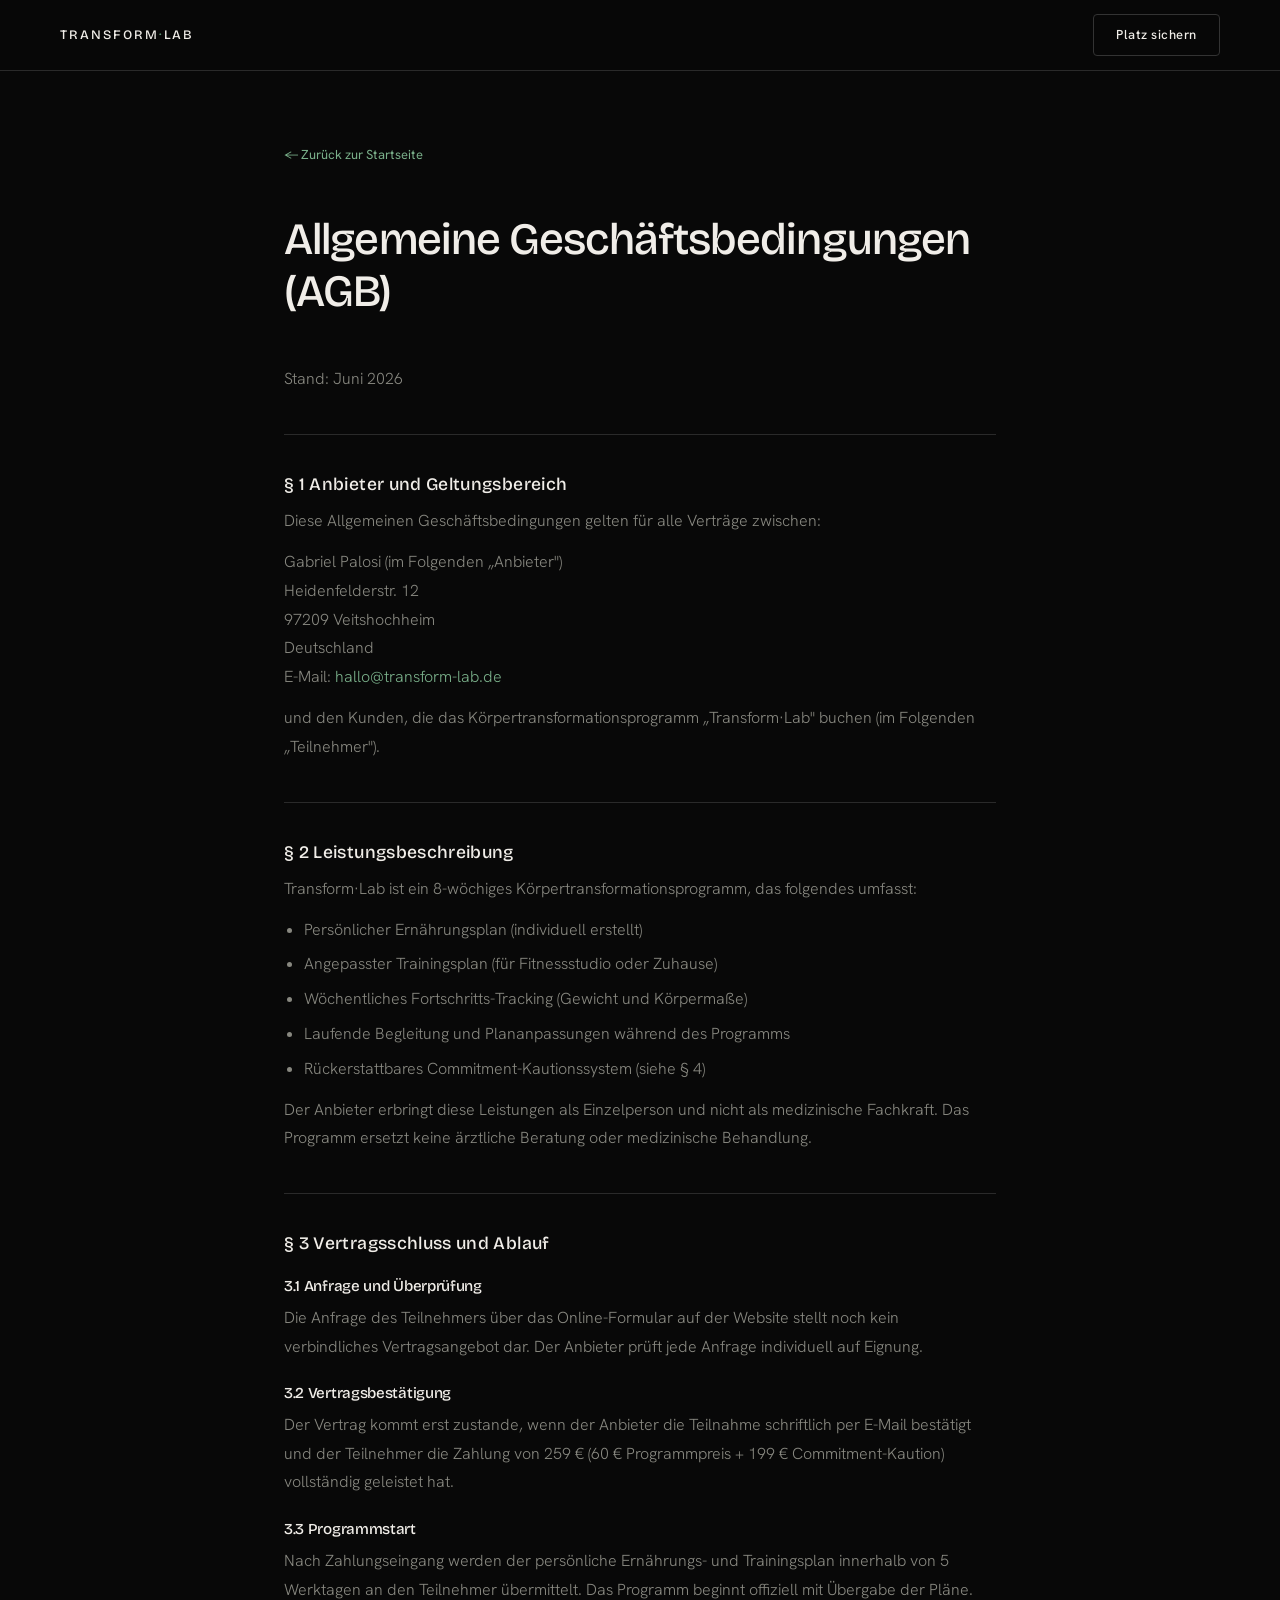
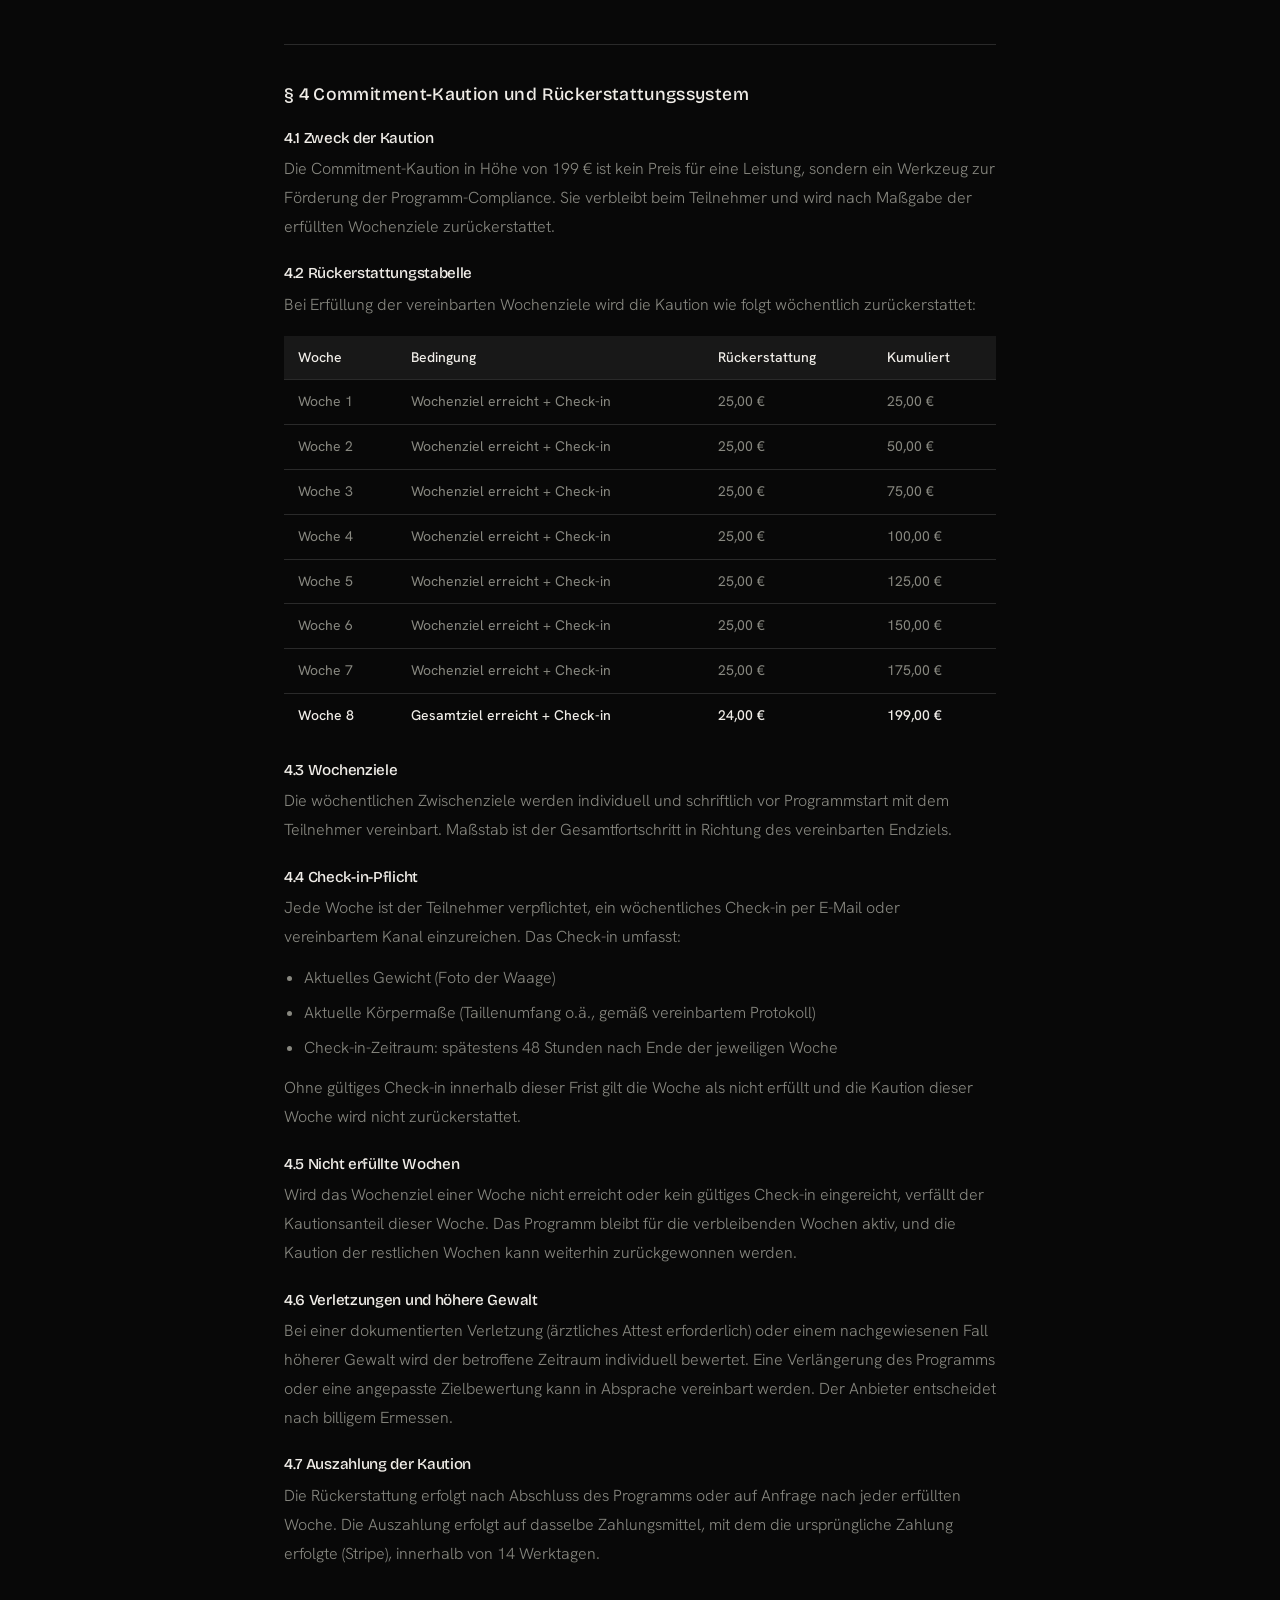
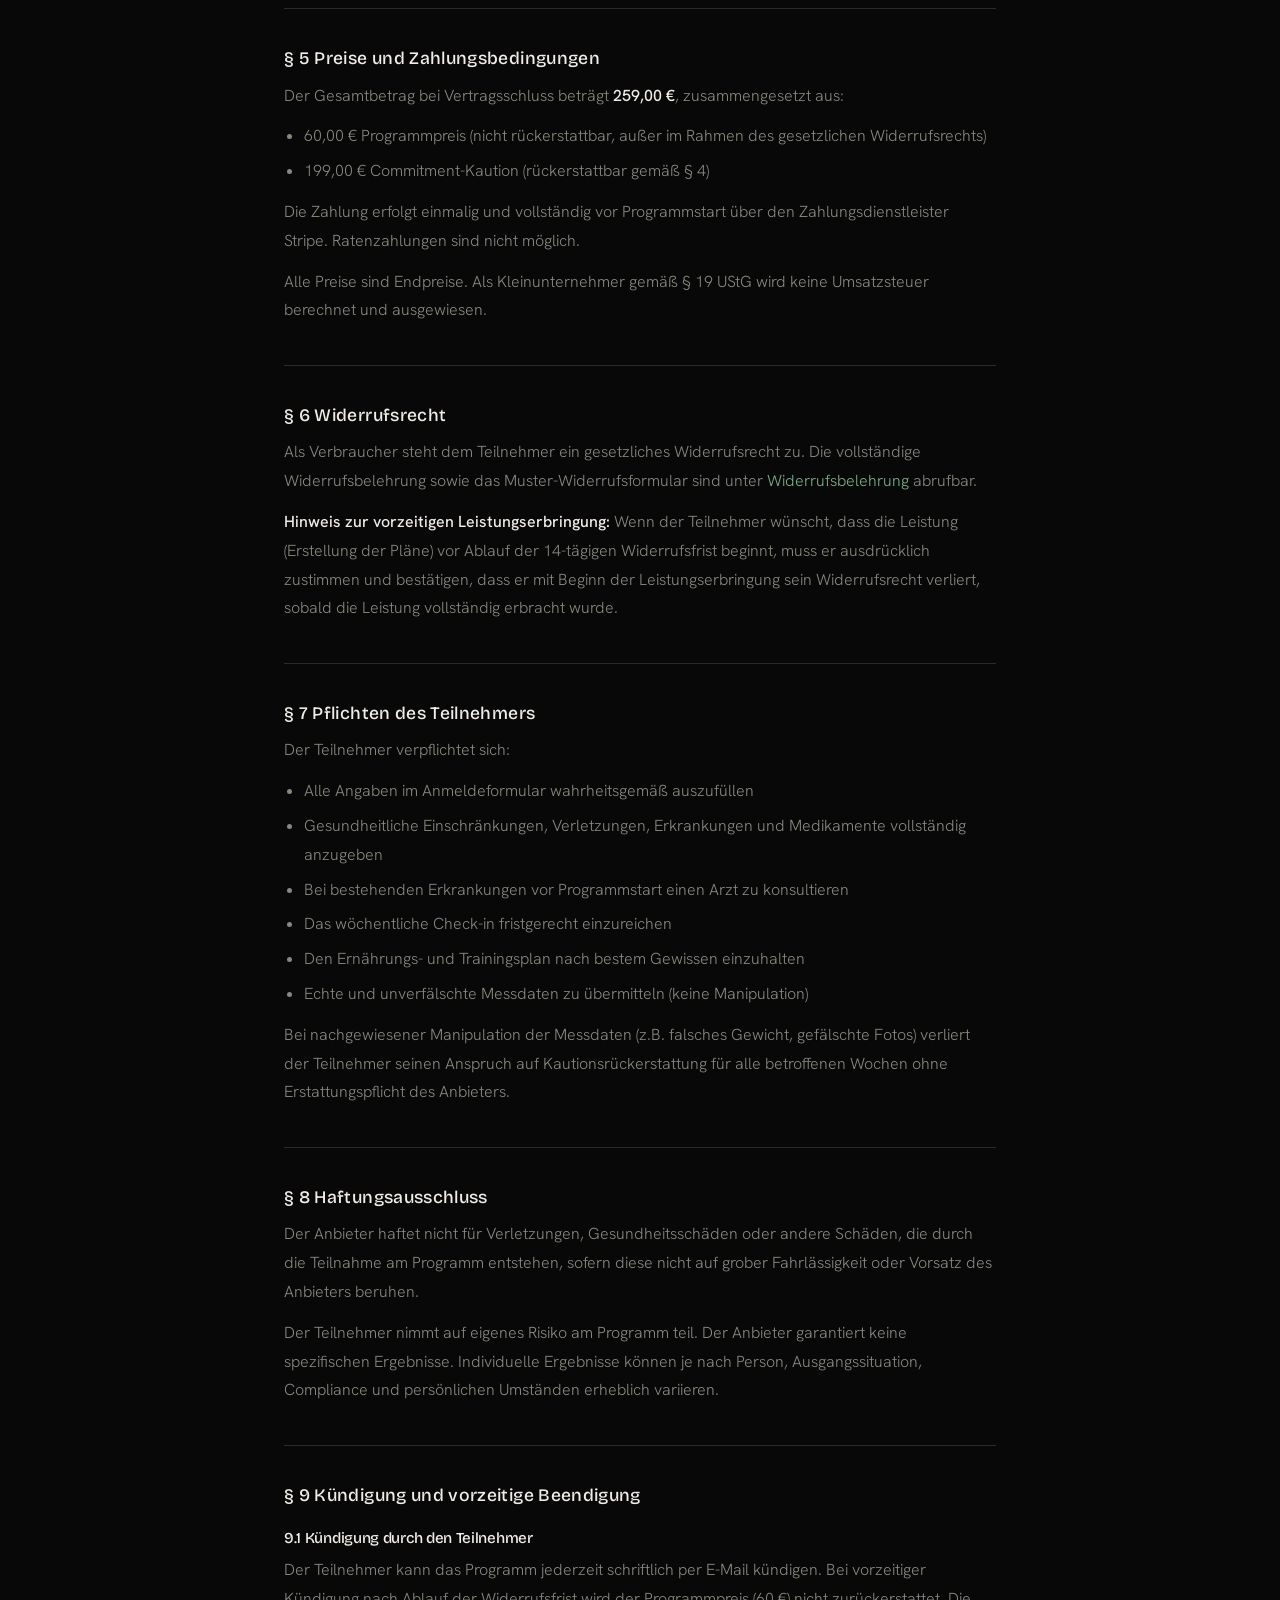
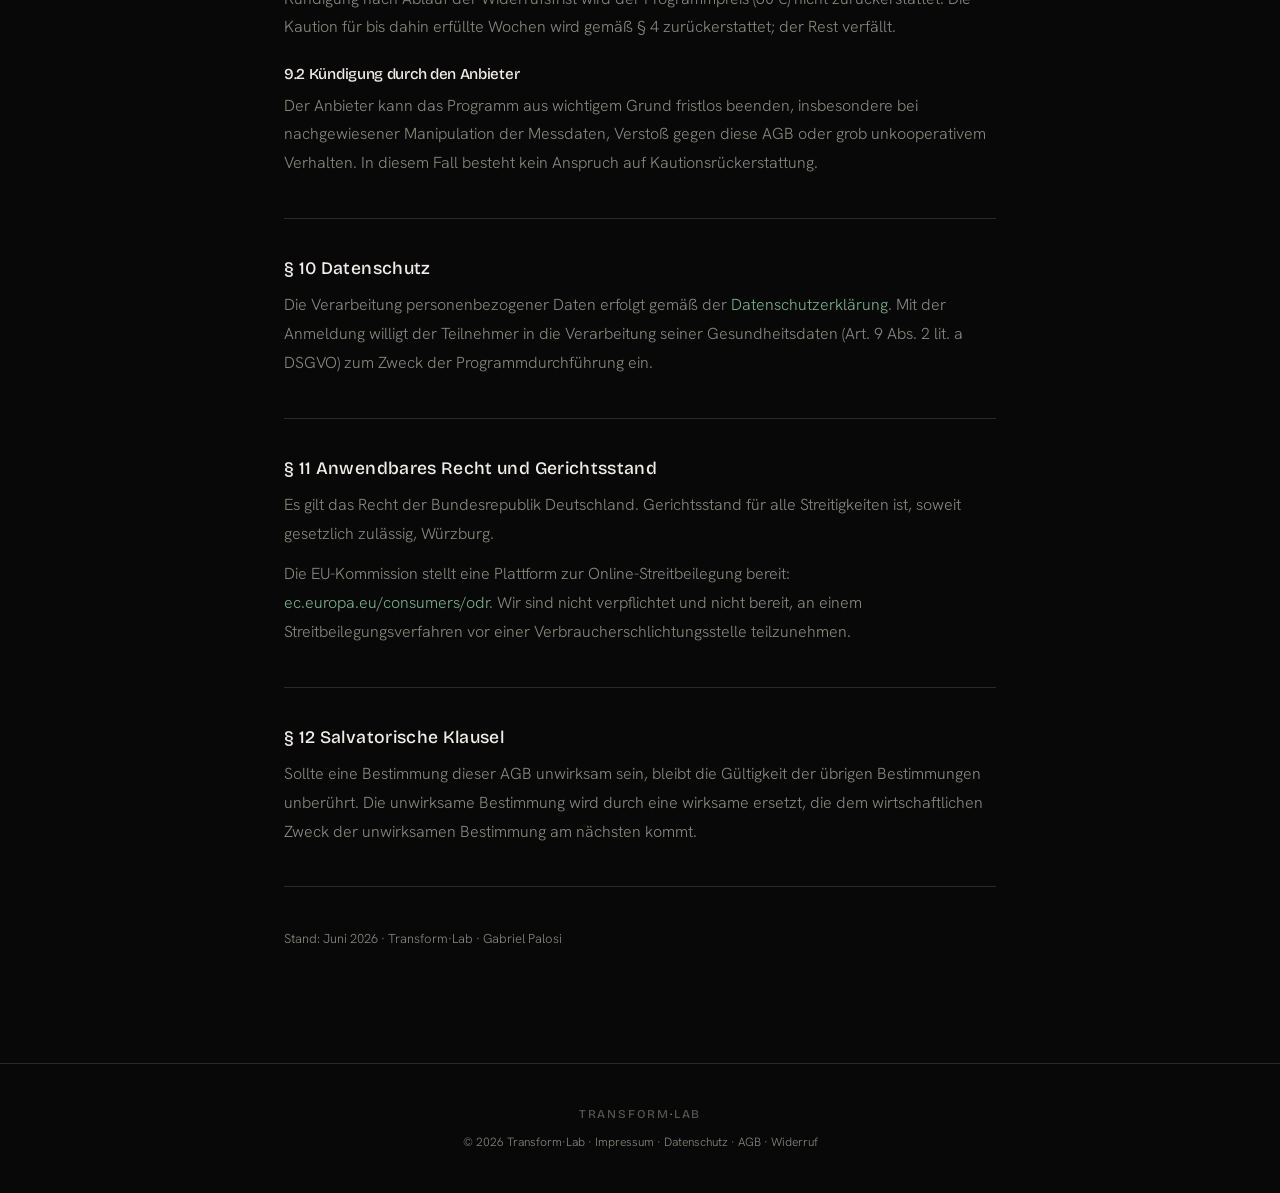
==== agb.html @ 51f79123 "Añadir AGB, Widerrufsbelehrung y actualizar footer y sitemap - agb.html: AGB completas con tabla de " ====
<!DOCTYPE html>
<html lang="de">
<head>
  <meta charset="UTF-8">
  <meta name="viewport" content="width=device-width, initial-scale=1.0">
  <title>AGB — Transform·Lab</title>
  <meta name="robots" content="noindex, follow">
  <link rel="preconnect" href="https://fonts.googleapis.com">
  <link rel="preconnect" href="https://fonts.gstatic.com" crossorigin>
  <link href="https://fonts.googleapis.com/css2?family=Bricolage+Grotesque:opsz,wght@12..96,300;12..96,400;12..96,500&family=Hanken+Grotesk:wght@300;400;500&display=swap" rel="stylesheet">
  <link rel="stylesheet" href="css/styles.css?v=22">
  <style>
    .legal-page { max-width: 760px; margin: 0 auto; padding: 140px 24px 100px; }
    .legal-page h1 { font-size: clamp(2rem, 4vw, 2.8rem); margin-bottom: 48px; }
    .legal-page h2 { font-size: 1.1rem; font-weight: 500; color: var(--text); margin: 40px 0 12px; letter-spacing: .02em; }
    .legal-page h3 { font-size: .95rem; font-weight: 500; color: var(--text); margin: 24px 0 8px; }
    .legal-page p, .legal-page address { color: var(--text-muted); font-weight: 300; line-height: 1.8; font-style: normal; margin-bottom: 12px; }
    .legal-page ul, .legal-page ol { color: var(--text-muted); font-weight: 300; line-height: 1.8; padding-left: 20px; margin-bottom: 12px; }
    .legal-page li { margin-bottom: 6px; }
    .legal-page a { color: var(--green-light); text-decoration: none; }
    .legal-page a:hover { text-decoration: underline; }
    .legal-divider { border: none; border-top: 1px solid var(--border); margin: 40px 0; }
    .back-link { display: inline-flex; align-items: center; gap: 8px; color: var(--text-muted); font-size: 13px; text-decoration: none; margin-bottom: 48px; transition: color .2s; }
    .back-link:hover { color: var(--text); }
    .kaution-tabelle { width: 100%; border-collapse: collapse; margin: 16px 0 24px; font-size: 14px; }
    .kaution-tabelle th { text-align: left; padding: 10px 14px; background: var(--surface2); color: var(--text); font-weight: 500; border-bottom: 1px solid var(--border); }
    .kaution-tabelle td { padding: 10px 14px; border-bottom: 1px solid var(--border); color: var(--text-muted); }
    .kaution-tabelle tr:last-child td { border-bottom: none; font-weight: 500; color: var(--text); }
  </style>
</head>
<body>

  <header>
    <nav class="site-nav scrolled" aria-label="Navigation">
      <div class="nav-inner">
        <a href="index.html" class="logo">Transform<span>·</span>Lab</a>
        <a href="index.html#form" class="nav-cta">Platz sichern</a>
      </div>
    </nav>
  </header>

  <main>
    <div class="legal-page">

      <a href="index.html" class="back-link">← Zurück zur Startseite</a>

      <h1>Allgemeine Geschäftsbedingungen (AGB)</h1>

      <p>Stand: Juni 2026</p>

      <hr class="legal-divider">

      <h2>§ 1 Anbieter und Geltungsbereich</h2>
      <p>
        Diese Allgemeinen Geschäftsbedingungen gelten für alle Verträge zwischen:
      </p>
      <address>
        Gabriel Palosi (im Folgenden „Anbieter")<br>
        Heidenfelderstr. 12<br>
        97209 Veitshochheim<br>
        Deutschland<br>
        E-Mail: <a href="mailto:hallo@transform-lab.de">hallo@transform-lab.de</a>
      </address>
      <p>
        und den Kunden, die das Körpertransformationsprogramm „Transform·Lab"
        buchen (im Folgenden „Teilnehmer").
      </p>

      <hr class="legal-divider">

      <h2>§ 2 Leistungsbeschreibung</h2>
      <p>Transform·Lab ist ein 8-wöchiges Körpertransformationsprogramm, das folgendes umfasst:</p>
      <ul>
        <li>Persönlicher Ernährungsplan (individuell erstellt)</li>
        <li>Angepasster Trainingsplan (für Fitnessstudio oder Zuhause)</li>
        <li>Wöchentliches Fortschritts-Tracking (Gewicht und Körpermaße)</li>
        <li>Laufende Begleitung und Plananpassungen während des Programms</li>
        <li>Rückerstattbares Commitment-Kautionssystem (siehe § 4)</li>
      </ul>
      <p>
        Der Anbieter erbringt diese Leistungen als Einzelperson und nicht als medizinische
        Fachkraft. Das Programm ersetzt keine ärztliche Beratung oder medizinische Behandlung.
      </p>

      <hr class="legal-divider">

      <h2>§ 3 Vertragsschluss und Ablauf</h2>

      <h3>3.1 Anfrage und Überprüfung</h3>
      <p>
        Die Anfrage des Teilnehmers über das Online-Formular auf der Website stellt
        noch kein verbindliches Vertragsangebot dar. Der Anbieter prüft jede Anfrage
        individuell auf Eignung.
      </p>

      <h3>3.2 Vertragsbestätigung</h3>
      <p>
        Der Vertrag kommt erst zustande, wenn der Anbieter die Teilnahme schriftlich
        per E-Mail bestätigt und der Teilnehmer die Zahlung von 259 € (60 € Programmpreis
        + 199 € Commitment-Kaution) vollständig geleistet hat.
      </p>

      <h3>3.3 Programmstart</h3>
      <p>
        Nach Zahlungseingang werden der persönliche Ernährungs- und Trainingsplan
        innerhalb von 5 Werktagen an den Teilnehmer übermittelt. Das Programm
        beginnt offiziell mit Übergabe der Pläne.
      </p>

      <hr class="legal-divider">

      <h2>§ 4 Commitment-Kaution und Rückerstattungssystem</h2>

      <h3>4.1 Zweck der Kaution</h3>
      <p>
        Die Commitment-Kaution in Höhe von 199 € ist kein Preis für eine Leistung,
        sondern ein Werkzeug zur Förderung der Programm-Compliance. Sie verbleibt
        beim Teilnehmer und wird nach Maßgabe der erfüllten Wochenziele
        zurückerstattet.
      </p>

      <h3>4.2 Rückerstattungstabelle</h3>
      <p>
        Bei Erfüllung der vereinbarten Wochenziele wird die Kaution wie folgt
        wöchentlich zurückerstattet:
      </p>
      <table class="kaution-tabelle">
        <thead>
          <tr>
            <th>Woche</th>
            <th>Bedingung</th>
            <th>Rückerstattung</th>
            <th>Kumuliert</th>
          </tr>
        </thead>
        <tbody>
          <tr><td>Woche 1</td><td>Wochenziel erreicht + Check-in</td><td>25,00 €</td><td>25,00 €</td></tr>
          <tr><td>Woche 2</td><td>Wochenziel erreicht + Check-in</td><td>25,00 €</td><td>50,00 €</td></tr>
          <tr><td>Woche 3</td><td>Wochenziel erreicht + Check-in</td><td>25,00 €</td><td>75,00 €</td></tr>
          <tr><td>Woche 4</td><td>Wochenziel erreicht + Check-in</td><td>25,00 €</td><td>100,00 €</td></tr>
          <tr><td>Woche 5</td><td>Wochenziel erreicht + Check-in</td><td>25,00 €</td><td>125,00 €</td></tr>
          <tr><td>Woche 6</td><td>Wochenziel erreicht + Check-in</td><td>25,00 €</td><td>150,00 €</td></tr>
          <tr><td>Woche 7</td><td>Wochenziel erreicht + Check-in</td><td>25,00 €</td><td>175,00 €</td></tr>
          <tr><td>Woche 8</td><td>Gesamtziel erreicht + Check-in</td><td>24,00 €</td><td>199,00 €</td></tr>
        </tbody>
      </table>

      <h3>4.3 Wochenziele</h3>
      <p>
        Die wöchentlichen Zwischenziele werden individuell und schriftlich vor
        Programmstart mit dem Teilnehmer vereinbart. Maßstab ist der
        Gesamtfortschritt in Richtung des vereinbarten Endziels.
      </p>

      <h3>4.4 Check-in-Pflicht</h3>
      <p>
        Jede Woche ist der Teilnehmer verpflichtet, ein wöchentliches Check-in
        per E-Mail oder vereinbartem Kanal einzureichen. Das Check-in umfasst:
      </p>
      <ul>
        <li>Aktuelles Gewicht (Foto der Waage)</li>
        <li>Aktuelle Körpermaße (Taillenumfang o.ä., gemäß vereinbartem Protokoll)</li>
        <li>Check-in-Zeitraum: spätestens 48 Stunden nach Ende der jeweiligen Woche</li>
      </ul>
      <p>
        Ohne gültiges Check-in innerhalb dieser Frist gilt die Woche als nicht erfüllt
        und die Kaution dieser Woche wird nicht zurückerstattet.
      </p>

      <h3>4.5 Nicht erfüllte Wochen</h3>
      <p>
        Wird das Wochenziel einer Woche nicht erreicht oder kein gültiges Check-in
        eingereicht, verfällt der Kautionsanteil dieser Woche. Das Programm bleibt
        für die verbleibenden Wochen aktiv, und die Kaution der restlichen Wochen
        kann weiterhin zurückgewonnen werden.
      </p>

      <h3>4.6 Verletzungen und höhere Gewalt</h3>
      <p>
        Bei einer dokumentierten Verletzung (ärztliches Attest erforderlich) oder einem
        nachgewiesenen Fall höherer Gewalt wird der betroffene Zeitraum individuell
        bewertet. Eine Verlängerung des Programms oder eine angepasste Zielbewertung
        kann in Absprache vereinbart werden. Der Anbieter entscheidet nach billigem
        Ermessen.
      </p>

      <h3>4.7 Auszahlung der Kaution</h3>
      <p>
        Die Rückerstattung erfolgt nach Abschluss des Programms oder auf Anfrage nach
        jeder erfüllten Woche. Die Auszahlung erfolgt auf dasselbe Zahlungsmittel,
        mit dem die ursprüngliche Zahlung erfolgte (Stripe), innerhalb von 14 Werktagen.
      </p>

      <hr class="legal-divider">

      <h2>§ 5 Preise und Zahlungsbedingungen</h2>
      <p>
        Der Gesamtbetrag bei Vertragsschluss beträgt <strong>259,00 €</strong>,
        zusammengesetzt aus:
      </p>
      <ul>
        <li>60,00 € Programmpreis (nicht rückerstattbar, außer im Rahmen des gesetzlichen Widerrufsrechts)</li>
        <li>199,00 € Commitment-Kaution (rückerstattbar gemäß § 4)</li>
      </ul>
      <p>
        Die Zahlung erfolgt einmalig und vollständig vor Programmstart über den
        Zahlungsdienstleister Stripe. Ratenzahlungen sind nicht möglich.
      </p>
      <p>
        Alle Preise sind Endpreise. Als Kleinunternehmer gemäß § 19 UStG wird
        keine Umsatzsteuer berechnet und ausgewiesen.
      </p>

      <hr class="legal-divider">

      <h2>§ 6 Widerrufsrecht</h2>
      <p>
        Als Verbraucher steht dem Teilnehmer ein gesetzliches Widerrufsrecht zu.
        Die vollständige Widerrufsbelehrung sowie das Muster-Widerrufsformular
        sind unter <a href="widerruf.html">Widerrufsbelehrung</a> abrufbar.
      </p>
      <p>
        <strong>Hinweis zur vorzeitigen Leistungserbringung:</strong> Wenn der Teilnehmer
        wünscht, dass die Leistung (Erstellung der Pläne) vor Ablauf der 14-tägigen
        Widerrufsfrist beginnt, muss er ausdrücklich zustimmen und bestätigen, dass
        er mit Beginn der Leistungserbringung sein Widerrufsrecht verliert, sobald
        die Leistung vollständig erbracht wurde.
      </p>

      <hr class="legal-divider">

      <h2>§ 7 Pflichten des Teilnehmers</h2>
      <p>Der Teilnehmer verpflichtet sich:</p>
      <ul>
        <li>Alle Angaben im Anmeldeformular wahrheitsgemäß auszufüllen</li>
        <li>Gesundheitliche Einschränkungen, Verletzungen, Erkrankungen und Medikamente vollständig anzugeben</li>
        <li>Bei bestehenden Erkrankungen vor Programmstart einen Arzt zu konsultieren</li>
        <li>Das wöchentliche Check-in fristgerecht einzureichen</li>
        <li>Den Ernährungs- und Trainingsplan nach bestem Gewissen einzuhalten</li>
        <li>Echte und unverfälschte Messdaten zu übermitteln (keine Manipulation)</li>
      </ul>
      <p>
        Bei nachgewiesener Manipulation der Messdaten (z.B. falsches Gewicht, gefälschte
        Fotos) verliert der Teilnehmer seinen Anspruch auf Kautionsrückerstattung für
        alle betroffenen Wochen ohne Erstattungspflicht des Anbieters.
      </p>

      <hr class="legal-divider">

      <h2>§ 8 Haftungsausschluss</h2>
      <p>
        Der Anbieter haftet nicht für Verletzungen, Gesundheitsschäden oder andere
        Schäden, die durch die Teilnahme am Programm entstehen, sofern diese nicht
        auf grober Fahrlässigkeit oder Vorsatz des Anbieters beruhen.
      </p>
      <p>
        Der Teilnehmer nimmt auf eigenes Risiko am Programm teil. Der Anbieter
        garantiert keine spezifischen Ergebnisse. Individuelle Ergebnisse können
        je nach Person, Ausgangssituation, Compliance und persönlichen Umständen
        erheblich variieren.
      </p>

      <hr class="legal-divider">

      <h2>§ 9 Kündigung und vorzeitige Beendigung</h2>

      <h3>9.1 Kündigung durch den Teilnehmer</h3>
      <p>
        Der Teilnehmer kann das Programm jederzeit schriftlich per E-Mail kündigen.
        Bei vorzeitiger Kündigung nach Ablauf der Widerrufsfrist wird der Programmpreis
        (60 €) nicht zurückerstattet. Die Kaution für bis dahin erfüllte Wochen wird
        gemäß § 4 zurückerstattet; der Rest verfällt.
      </p>

      <h3>9.2 Kündigung durch den Anbieter</h3>
      <p>
        Der Anbieter kann das Programm aus wichtigem Grund fristlos beenden,
        insbesondere bei nachgewiesener Manipulation der Messdaten, Verstoß gegen
        diese AGB oder grob unkooperativem Verhalten. In diesem Fall besteht kein
        Anspruch auf Kautionsrückerstattung.
      </p>

      <hr class="legal-divider">

      <h2>§ 10 Datenschutz</h2>
      <p>
        Die Verarbeitung personenbezogener Daten erfolgt gemäß der
        <a href="datenschutz.html">Datenschutzerklärung</a>. Mit der Anmeldung
        willigt der Teilnehmer in die Verarbeitung seiner Gesundheitsdaten
        (Art. 9 Abs. 2 lit. a DSGVO) zum Zweck der Programmdurchführung ein.
      </p>

      <hr class="legal-divider">

      <h2>§ 11 Anwendbares Recht und Gerichtsstand</h2>
      <p>
        Es gilt das Recht der Bundesrepublik Deutschland. Gerichtsstand für alle
        Streitigkeiten ist, soweit gesetzlich zulässig, Würzburg.
      </p>
      <p>
        Die EU-Kommission stellt eine Plattform zur Online-Streitbeilegung bereit:
        <a href="https://ec.europa.eu/consumers/odr/" target="_blank" rel="noopener">ec.europa.eu/consumers/odr</a>.
        Wir sind nicht verpflichtet und nicht bereit, an einem Streitbeilegungsverfahren
        vor einer Verbraucherschlichtungsstelle teilzunehmen.
      </p>

      <hr class="legal-divider">

      <h2>§ 12 Salvatorische Klausel</h2>
      <p>
        Sollte eine Bestimmung dieser AGB unwirksam sein, bleibt die Gültigkeit
        der übrigen Bestimmungen unberührt. Die unwirksame Bestimmung wird durch
        eine wirksame ersetzt, die dem wirtschaftlichen Zweck der unwirksamen
        Bestimmung am nächsten kommt.
      </p>

      <hr class="legal-divider">

      <p style="font-size:13px; margin-top: 40px;">Stand: Juni 2026 · Transform·Lab · Gabriel Palosi</p>

    </div>
  </main>

  <footer class="site-footer">
    <div class="container footer-inner">
      <a href="index.html" class="logo" style="font-size:12px;letter-spacing:.15em">Transform<span>·</span>Lab</a>
      <p>© 2026 Transform·Lab ·
        <a href="impressum.html" style="color:var(--text-muted)">Impressum</a> ·
        <a href="datenschutz.html" style="color:var(--text-muted)">Datenschutz</a> ·
        <a href="agb.html" style="color:var(--text-muted)">AGB</a> ·
        <a href="widerruf.html" style="color:var(--text-muted)">Widerruf</a>
      </p>
    </div>
  </footer>

</body>
</html>
---- css/styles.css ----
/* ============================================================
   Transform·Lab — Estilos principales
   Tipografías: Bricolage Grotesque (títulos) · Hanken Grotesk (cuerpo)
   ============================================================ */

*, *::before, *::after { box-sizing: border-box; margin: 0; padding: 0; }

:root {
  --black:        #080808;
  --surface:      #111111;
  --surface2:     #181818;
  --surface3:     #222222;
  --border:       #2a2a2a;
  --border-light: #333333;
  --text:         #f0ede8;
  --text-muted:   #888880;
  --text-dim:     #555550;
  --green:        #5c8f6e;
  --green-light:  #7ab08a;
  --green-dim:    #2a4a34;
  --gold:         #c9a870;
  --gold-dim:     #6b5630;
  --white:        #ffffff;
  --font-display: 'Bricolage Grotesque', system-ui, sans-serif;
  --font-body:    'Hanken Grotesk', system-ui, sans-serif;
  --radius:       4px;
  --radius-lg:    8px;
  --radius-xl:    16px;
}

html { scroll-behavior: smooth; }

body {
  background: var(--black);
  color: var(--text);
  font-family: var(--font-body);
  font-size: 16px;
  line-height: 1.7;
  -webkit-font-smoothing: antialiased;
  overflow-x: hidden;
}

/* ─── TIPOGRAFÍA ─── */
h1, h2, h3, h4 {
  font-family: var(--font-display);
  line-height: 1.15;
  font-weight: 500;
  letter-spacing: -0.02em;
}
h1 { font-size: clamp(2.4rem, 6vw, 5rem); }
h2 { font-size: clamp(1.8rem, 4vw, 3rem); }
h3 { font-size: clamp(1.2rem, 2.5vw, 1.6rem); }
p  { color: var(--text-muted); font-weight: 300; }
strong { color: var(--text); font-weight: 500; }

/* ─── LAYOUT ─── */
.container { max-width: 1160px; margin: 0 auto; padding: 0 24px; }
section { padding: 120px 0; }
@media (max-width: 768px) { section { padding: 72px 0; } }

/* ─── NAV ─── */
.site-nav {
  position: fixed; top: 0; left: 0; right: 0; z-index: 100;
  padding: 20px 24px;
  border-bottom: 1px solid transparent;
  transition: border-color .4s, background .4s, padding .3s;
}
.site-nav.scrolled {
  background: rgba(8,8,8,.92);
  backdrop-filter: blur(12px);
  border-color: var(--border);
  padding: 14px 24px;
}
.nav-inner {
  max-width: 1160px; margin: 0 auto;
  display: flex; align-items: center; justify-content: space-between;
}
.logo {
  font-family: var(--font-display);
  font-size: 13px; font-weight: 500; letter-spacing: .15em;
  text-transform: uppercase; color: var(--text); text-decoration: none;
}
.logo span { color: var(--green); }
.nav-cta {
  background: transparent; border: 1px solid var(--border-light); color: var(--text);
  padding: 9px 22px; border-radius: var(--radius); font-size: 13px; font-weight: 500;
  cursor: pointer; text-decoration: none; letter-spacing: .04em;
  transition: border-color .2s, color .2s;
}
.nav-cta:hover { border-color: var(--green); color: var(--green); }

/* ─── BOTONES ─── */
.btn-primary {
  display: inline-block; background: var(--green); color: var(--white);
  padding: 16px 36px; border-radius: var(--radius); font-size: 15px; font-weight: 500;
  text-decoration: none; letter-spacing: .04em; border: none; cursor: pointer;
  transition: background .25s cubic-bezier(.4,0,.2,1), transform .25s cubic-bezier(.4,0,.2,1), box-shadow .25s cubic-bezier(.4,0,.2,1);
}
.btn-primary:hover {
  background: var(--green-light); transform: translateY(-2px);
  box-shadow: 0 10px 28px -8px rgba(92,143,110,.55);
}
.btn-primary:active { transform: translateY(0); }

.btn-secondary {
  display: inline-block; background: transparent; color: var(--text);
  padding: 16px 36px; border-radius: var(--radius); font-size: 15px; font-weight: 400;
  text-decoration: none; letter-spacing: .04em; border: 1px solid var(--border-light); cursor: pointer;
  transition: border-color .25s cubic-bezier(.4,0,.2,1), color .25s cubic-bezier(.4,0,.2,1), transform .25s cubic-bezier(.4,0,.2,1);
}
.btn-secondary:hover { border-color: var(--text-muted); transform: translateY(-2px); }
.btn-secondary:active { transform: translateY(0); }

@media (prefers-reduced-motion: reduce) {
  .btn-primary, .btn-secondary { transition: none; }
  .btn-primary:hover, .btn-secondary:hover { transform: none; }
}

.btn-whatsapp {
  display: inline-flex; align-items: center; gap: 10px;
  background: transparent; border: 1px solid var(--border-light);
  color: var(--text); padding: 16px 32px; border-radius: var(--radius);
  font-size: 15px; font-weight: 400; text-decoration: none; cursor: pointer;
  transition: border-color .2s, color .2s;
}
.btn-whatsapp:hover { border-color: #25d366; color: #25d366; }
.btn-whatsapp svg { width: 18px; height: 18px; flex-shrink: 0; }

/* ─── ETIQUETAS ─── */
.label {
  display: inline-block; font-size: 11px; font-weight: 500; letter-spacing: .18em;
  text-transform: uppercase; color: var(--green); margin-bottom: 20px;
}
.label-line { display: flex; align-items: center; gap: 12px; }
.label-line::before { content: ''; display: block; width: 28px; height: 1px; background: var(--green); }

/* ─── CURSOR GLOW (desktop) ─── */
.cursor-glow {
  position: fixed; pointer-events: none; z-index: 999;
  width: 300px; height: 300px; border-radius: 50%;
  background: radial-gradient(circle, rgba(92,143,110,.04) 0%, transparent 70%);
  transform: translate(-50%, -50%);
  transition: opacity .3s;
  opacity: 0;
}

/* ─────────────────────────────
   HERO
───────────────────────────── */
#hero {
  min-height: 100vh; display: flex; flex-direction: column;
  justify-content: flex-end; padding-bottom: 100px; padding-top: 140px;
  position: relative; overflow: hidden;
}
.hero-wipe {
  position: absolute; inset: 0; z-index: -1;
  overflow: hidden; pointer-events: none;
  opacity: .38;
}
.hero-wipe-img {
  position: absolute; inset: 0;
  width: 100%; height: 100%;
  object-fit: cover; object-position: center 8%;
  filter: saturate(.8) brightness(.85);
}
.hero-wipe-img--man  { z-index: 0; }
.hero-wipe-img--woman {
  z-index: 1;
  animation: wipeReveal 8s ease-in-out infinite;
}
.hero-wipe-line {
  position: absolute; top: 0; bottom: 0; left: 0;
  width: 3px; transform: translateX(-50%);
  background: linear-gradient(to bottom, transparent 0%, rgba(255,255,255,.9) 20%, rgba(255,255,255,.9) 80%, transparent 100%);
  box-shadow: 0 0 14px 3px rgba(255,255,255,.35);
  z-index: 2; pointer-events: none;
  animation: wipeLine 8s ease-in-out infinite;
}
.hero-bg {
  position: absolute; inset: 0; z-index: 0;
  background:
    radial-gradient(ellipse 80% 60% at 60% 40%, rgba(92,143,110,.07) 0%, transparent 60%),
    radial-gradient(ellipse 50% 40% at 20% 80%, rgba(201,168,112,.04) 0%, transparent 50%),
    linear-gradient(180deg, rgba(8,8,8,.35) 0%, rgba(8,8,8,.65) 60%, var(--black) 100%);
  pointer-events: none; will-change: transform;
}
.hero-grid {
  position: absolute; inset: 0; z-index: 0; opacity: .025; pointer-events: none;
  background-image:
    linear-gradient(var(--border) 1px, transparent 1px),
    linear-gradient(90deg, var(--border) 1px, transparent 1px);
  background-size: 80px 80px;
  will-change: transform;
}
@media (prefers-reduced-motion: reduce) {
  .hero-wipe-img--woman { animation: none; clip-path: inset(0 50% 0 0); }
  .hero-wipe-line       { display: none; }
}
.hero-content { position: relative; z-index: 1; }

.hero-badge {
  display: inline-flex; align-items: center; gap: 8px;
  border: 1px solid var(--border-light); border-radius: 100px;
  padding: 8px 16px; margin-bottom: 40px;
  font-size: 12px; font-weight: 500; letter-spacing: .1em; color: var(--text-muted);
}
.hero-badge-dot { width: 6px; height: 6px; border-radius: 50%; background: var(--green); }

.hero-title { color: var(--text); margin-bottom: 24px; }
.hero-title em { font-style: normal; color: var(--green); }

.hero-sub {
  font-size: clamp(1rem, 2vw, 1.25rem); color: var(--text-muted);
  max-width: 600px; margin-bottom: 16px; font-weight: 300;
}
.hero-meta   { font-size: 13px; color: var(--text-dim); margin-bottom: 44px; }
.hero-ctas   { display: flex; gap: 16px; flex-wrap: wrap; margin-bottom: 40px; }

.hero-trust {
  font-size: 12px; color: var(--text-dim); letter-spacing: .05em;
  border-top: 1px solid var(--border); padding-top: 32px; margin-top: 32px;
  display: flex; gap: 32px; flex-wrap: wrap;
}
.hero-trust li { display: flex; align-items: center; gap: 8px; list-style: none; }
.hero-trust svg { width: 14px; height: 14px; fill: none; stroke: var(--green); stroke-width: 1.5; flex-shrink: 0; }

/* ─────────────────────────────
   NUMBERS STRIP
───────────────────────────── */
.numbers-strip {
  padding: 48px 0;
  border-top: 1px solid var(--border); border-bottom: 1px solid var(--border);
  background:
    radial-gradient(ellipse 60% 100% at 0% 50%, rgba(92,143,110,.06) 0%, transparent 60%),
    radial-gradient(ellipse 60% 100% at 100% 50%, rgba(201,168,112,.05) 0%, transparent 60%),
    var(--surface);
  position: relative;
}
.numbers-grid { display: grid; grid-template-columns: repeat(4, 1fr); }
.number-item {
  padding: 24px 40px; text-align: center;
  border-right: 1px solid var(--border);
  transition: transform .3s cubic-bezier(.4,0,.2,1), background .3s cubic-bezier(.4,0,.2,1);
}
.number-item:hover { transform: translateY(-4px); background: rgba(255,255,255,.02); }
.number-item:last-child { border-right: none; }
.number-item .num {
  font-family: var(--font-display);
  font-size: clamp(2rem, 4vw, 3rem); font-weight: 300;
  color: var(--text); letter-spacing: -.03em;
  font-variant-numeric: tabular-nums;
}
.number-item .num > span:not(.num-value) { color: var(--green); }
.number-item .desc {
  font-size: 12px; letter-spacing: .1em; color: var(--text-dim);
  text-transform: uppercase; margin-top: 4px;
}
@media (max-width: 600px) {
  .numbers-grid { grid-template-columns: repeat(2, 1fr); }
  .number-item:nth-child(2) { border-right: none; }
  .number-item:nth-child(3) { border-bottom: 1px solid var(--border); }
  .number-item { padding: 20px 24px; }
}

/* ─────────────────────────────
   SCROLL STORY / AVATAR
───────────────────────────── */
#story { padding: 0; overflow: clip; }
.story-intro { padding: 100px 0 60px; text-align: center; }
.story-intro h2 { max-width: 700px; margin: 0 auto 16px; }
.story-intro p  { max-width: 520px; margin: 0 auto; }

.story-panels { position: relative; }

.story-phase {
  padding: 72px 24px;
  border-bottom: 1px solid var(--border);
  max-width: 1160px;
  margin: 0 auto;
}
@media (min-width: 600px) {
  .story-phase { padding: 80px 48px; }
}
@media (min-width: 1024px) {
  .story-phase { padding: 96px 80px; }
}
.story-phase:last-child { border-bottom: none; }

.phase-number {
  font-size: 11px; letter-spacing: .2em; text-transform: uppercase;
  color: var(--green); margin-bottom: 20px;
  display: flex; align-items: center; gap: 12px;
}
.phase-number::before { content: ''; display: block; width: 28px; height: 1px; background: var(--green); }
.story-phase h3 { font-size: clamp(1.4rem, 2.5vw, 2rem); color: var(--text); margin-bottom: 16px; }
.story-phase p  { color: var(--text-muted); font-size: 15px; max-width: 560px; }

/* ─────────────────────────────
   CÓMO FUNCIONA
───────────────────────────── */
#how { background: var(--surface); }
.steps {
  display: grid; grid-template-columns: repeat(4, 1fr);
  margin-top: 64px;
}
.step {
  padding: 40px 36px;
  border-right: 1px solid var(--border);
  border-top: 1px solid var(--border);
  transition: background .3s cubic-bezier(.4,0,.2,1), transform .3s cubic-bezier(.4,0,.2,1);
}
.step:hover { background: rgba(255,255,255,.02); transform: translateY(-4px); }
.step:first-child { border-left: 1px solid var(--border); }

@media (max-width: 900px) {
  .steps { grid-template-columns: repeat(2, 1fr); }
  .step:nth-child(2) { border-right: 1px solid var(--border); }
  .step:nth-child(3) { border-left: 1px solid var(--border); }
}
@media (max-width: 540px) {
  .steps { grid-template-columns: 1fr; }
  .step { border-left: 1px solid var(--border); border-right: none; }
}

.step-num {
  font-family: var(--font-display);
  font-size: clamp(3rem, 6vw, 5rem); font-weight: 200; color: var(--surface3);
  letter-spacing: -.04em; line-height: 1; margin-bottom: 24px;
  font-variant-numeric: tabular-nums;
}
.step h3 { color: var(--text); font-size: 1.1rem; margin-bottom: 12px; font-weight: 500; }
.step p  { font-size: 14px; color: var(--text-muted); }

/* ─────────────────────────────
   PRECIO
───────────────────────────── */
#pricing { position: relative; overflow: hidden; }
#pricing::before {
  content: ''; position: absolute; top: -10%; left: 50%; transform: translateX(-50%);
  width: 900px; height: 500px;
  background: radial-gradient(ellipse at center, rgba(201,168,112,.05) 0%, transparent 65%);
  pointer-events: none;
}
#pricing .pricing-header { text-align: center; margin-bottom: 64px; position: relative; z-index: 1; }

.launch-badge {
  display: inline-block; background: var(--green-dim); color: var(--green-light);
  font-size: 11px; letter-spacing: .18em; text-transform: uppercase;
  padding: 6px 16px; border-radius: 100px; margin-bottom: 24px;
}
.pricing-card {
  max-width: 680px; margin: 0 auto; position: relative; z-index: 1;
  border: 1px solid var(--border-light); border-radius: var(--radius-xl);
  overflow: hidden; background: var(--surface);
  transition: transform .35s cubic-bezier(.4,0,.2,1), box-shadow .35s cubic-bezier(.4,0,.2,1), border-color .35s cubic-bezier(.4,0,.2,1);
}
.pricing-card:hover {
  transform: translateY(-6px);
  border-color: var(--green-dim);
  box-shadow: 0 24px 60px -20px rgba(92,143,110,.35);
}
.pricing-top { padding: 48px; }
.pricing-title-area {
  display: flex; justify-content: space-between; align-items: flex-start;
  flex-wrap: wrap; gap: 16px; margin-bottom: 40px;
}
.pricing-title-area h3 { font-size: 1.4rem; color: var(--text); }
.price-display { text-align: right; }
.price-was  { font-size: 13px; color: var(--text-dim); text-decoration: line-through; }
.price-now  {
  font-family: var(--font-display);
  font-size: clamp(2.5rem, 5vw, 3.5rem); color: var(--text);
  font-weight: 200; letter-spacing: -.04em; line-height: 1;
}
.price-now sup { font-size: .5em; vertical-align: super; font-weight: 400; }
.price-note { font-size: 12px; color: var(--text-dim); margin-top: 4px; }

.line-items { display: flex; flex-direction: column; border-top: 1px solid var(--border); }
.line-item {
  display: flex; justify-content: space-between; align-items: center;
  padding: 16px 0; border-bottom: 1px solid var(--border); font-size: 14px;
}
.line-item:last-child { border-bottom: none; }
.line-item .li-name  { color: var(--text-muted); }
.line-item .li-price { color: var(--text); font-weight: 500; }
.line-item.li-fianza .li-name,
.line-item.li-fianza .li-price { color: var(--gold); }
.line-item.li-total { padding-top: 20px; }
.line-item.li-total .li-name  { color: var(--text); font-size: 15px; font-weight: 500; }
.line-item.li-total .li-price { font-size: 20px; font-weight: 500; }

.pricing-bottom {
  background: var(--surface2); padding: 32px 48px;
  border-top: 1px solid var(--border);
  display: flex; flex-direction: column; gap: 20px;
}
.recovery-callout {
  display: flex; align-items: center; gap: 16px;
  background: rgba(92,143,110,.08); border: 1px solid rgba(92,143,110,.2);
  border-radius: var(--radius-lg); padding: 20px 24px;
}
.recovery-icon {
  width: 40px; height: 40px; border-radius: 50%; background: rgba(92,143,110,.15);
  display: flex; align-items: center; justify-content: center;
  flex-shrink: 0; color: var(--green); font-size: 18px;
}
.recovery-callout p { font-size: 13px; color: var(--text-muted); }
.recovery-callout strong { color: var(--green); }
.pricing-cta-area { text-align: center; }
.pricing-cta-area .btn-primary { width: 100%; max-width: 360px; font-size: 16px; padding: 18px; }
.pricing-cta-note { font-size: 12px; color: var(--text-dim); margin-top: 12px; }

/* ─────────────────────────────
   EJEMPLO
───────────────────────────── */
#example { background: var(--surface); }
.example-grid {
  display: grid; grid-template-columns: 1fr 1fr;
  gap: 60px; align-items: start; margin-top: 64px;
}
@media (max-width: 768px) { .example-grid { grid-template-columns: 1fr; gap: 40px; } }

.example-timeline { display: flex; flex-direction: column; }
.timeline-item    { display: flex; gap: 24px; padding-bottom: 36px; }
.timeline-item:last-child { padding-bottom: 0; }
.timeline-left { display: flex; flex-direction: column; align-items: center; flex-shrink: 0; width: 32px; }
.timeline-dot {
  width: 12px; height: 12px; border-radius: 50%; flex-shrink: 0; margin-top: 4px;
  border: 1.5px solid var(--border-light); background: var(--surface);
  transition: border-color .3s, background .3s;
}
.timeline-dot.active { border-color: var(--green); background: var(--green); }
.timeline-line { width: 1px; background: var(--border); flex: 1; margin-top: 4px; }
.timeline-item:last-child .timeline-line { display: none; }
.timeline-week   { font-size: 11px; letter-spacing: .12em; text-transform: uppercase; color: var(--text-dim); margin-bottom: 6px; }
.timeline-desc   { font-size: 14px; color: var(--text-muted); }
.timeline-amount { font-family: var(--font-display); font-size: 18px; font-weight: 500; color: var(--green); margin-top: 4px; }

.example-summary {
  position: sticky; top: 100px;
  border: 1px solid var(--border); border-radius: var(--radius-xl);
  overflow: hidden; background: var(--surface2);
}
.summary-header { padding: 28px 32px; border-bottom: 1px solid var(--border); background: var(--surface); }
.summary-header h4 { color: var(--text); font-size: 1rem; font-weight: 500; margin-bottom: 4px; }
.summary-header p  { font-size: 13px; color: var(--text-dim); }
.summary-rows { padding: 24px 32px; display: flex; flex-direction: column; gap: 14px; }
.summary-row  { display: flex; justify-content: space-between; font-size: 14px; }
.summary-row .sr-label { color: var(--text-muted); }
.summary-row .sr-value { color: var(--text); font-weight: 500; }
.summary-row.sr-highlight .sr-label { color: var(--gold); }
.summary-row.sr-highlight .sr-value { color: var(--gold); font-size: 17px; }
.summary-foot {
  margin: 0 32px 28px; padding-top: 20px;
  border-top: 1px solid var(--border);
  font-size: 12px; color: var(--text-dim); line-height: 1.6;
}

/* ─────────────────────────────
   QUÉ INCLUYE
───────────────────────────── */
.includes-grid {
  display: grid; grid-template-columns: repeat(3, 1fr);
  gap: 1px; background: var(--border);
  border: 1px solid var(--border); border-radius: var(--radius-xl);
  overflow: hidden; margin-top: 64px;
}
@media (max-width: 900px) { .includes-grid { grid-template-columns: repeat(2, 1fr); } }
@media (max-width: 540px) { .includes-grid { grid-template-columns: 1fr; } }

.include-card {
  background: var(--surface); padding: 32px 28px;
  transition: background .3s cubic-bezier(.4,0,.2,1), transform .3s cubic-bezier(.4,0,.2,1);
}
.include-card:hover { background: var(--surface2); transform: translateY(-4px); }
.include-icon { transition: transform .3s cubic-bezier(.4,0,.2,1); }
.include-card:hover .include-icon { transform: scale(1.12); }
.include-card:hover { background: var(--surface2); }
.include-icon {
  width: 36px; height: 36px; border-radius: var(--radius);
  background: var(--surface2); display: flex; align-items: center; justify-content: center;
  margin-bottom: 20px;
}
.include-icon svg { width: 18px; height: 18px; fill: none; stroke: var(--green); stroke-width: 1.5; }
.include-card h4 { color: var(--text); font-size: .95rem; font-weight: 500; margin-bottom: 8px; }
.include-card p  { font-size: 13px; color: var(--text-dim); }

/* ─────────────────────────────
   EMOCIONAL
───────────────────────────── */
#emotional { text-align: center; background: var(--black); overflow: hidden; position: relative; }
#emotional::before {
  content: ''; position: absolute; top: 0; left: 50%; transform: translateX(-50%);
  width: 600px; height: 600px;
  background: radial-gradient(ellipse at center, rgba(92,143,110,.06) 0%, transparent 70%);
  pointer-events: none;
}
.emotional-grid { display: flex; flex-direction: column; align-items: center; gap: 56px; }
.emotional-content { position: relative; z-index: 1; max-width: 740px; margin: 0 auto; }
.emotional-content h2 { margin-bottom: 32px; }
.emotional-content > p { font-size: clamp(1rem, 1.8vw, 1.15rem); margin-bottom: 48px; }

.emotional-media { position: relative; width: 260px; flex-shrink: 0; }
.avatar-card {
  width: 100%; perspective: 1000px; border-radius: var(--radius-xl);
}
.avatar-card-inner {
  position: relative; width: 100%;
  transform-style: preserve-3d;
  animation: cardFlip 9s ease-in-out infinite;
  border-radius: var(--radius-xl);
}
.avatar-card-front,
.avatar-card-back {
  width: 100%; border-radius: var(--radius-xl); overflow: hidden;
  backface-visibility: hidden; -webkit-backface-visibility: hidden;
}
.avatar-card-back {
  position: absolute; inset: 0;
  transform: rotateY(180deg);
}
.emotional-img {
  width: 100%; height: auto; display: block;
  filter: grayscale(.15) contrast(1.05);
  border: 1px solid var(--border-light); border-radius: var(--radius-xl);
}
@keyframes cardFlip {
  0%   { transform: rotateY(0deg); }
  8%   { transform: rotateY(0deg); }
  42%  { transform: rotateY(180deg); }
  58%  { transform: rotateY(180deg); }
  92%  { transform: rotateY(360deg); }
  100% { transform: rotateY(360deg); }
}
.emotional-media {
  --orbit-rx: 195px; --orbit-ry: 265px;
}
.floating-word {
  position: absolute; top: 50%; left: 50%; display: inline-flex; align-items: center;
  background: rgba(17,17,17,.88); backdrop-filter: blur(6px);
  border: 1px solid var(--border-light); border-radius: 100px;
  padding: 14px 28px; font-size: 16px; font-weight: 500;
  letter-spacing: .06em; text-transform: uppercase; color: var(--text-muted);
  white-space: nowrap; cursor: default; z-index: 2;
  animation: orbitWords 28s linear infinite;
  transition: color .25s cubic-bezier(.4,0,.2,1), border-color .25s cubic-bezier(.4,0,.2,1),
              background .25s cubic-bezier(.4,0,.2,1);
}
.floating-word:hover {
  color: #fff; border-color: var(--green);
  background: rgba(92,143,110,.18);
  box-shadow: 0 0 22px rgba(92,143,110,.55), inset 0 0 10px rgba(92,143,110,.1);
  text-shadow: 0 0 12px rgba(92,143,110,.9);
}
/* 7 palabras equidistantes en el mismo círculo — mismo radio, misma velocidad */
.fw-1 { animation-delay: calc(-28s / 7 * 0); }
.fw-2 { animation-delay: calc(-28s / 7 * 1); }
.fw-3 { animation-delay: calc(-28s / 7 * 2); }
.fw-4 { animation-delay: calc(-28s / 7 * 3); }
.fw-5 { animation-delay: calc(-28s / 7 * 4); }
.fw-6 { animation-delay: calc(-28s / 7 * 5); }
.fw-7 { animation-delay: calc(-28s / 7 * 6); }

/* Orbita circular completa alrededor de la imagen: arriba (atras) -> lateral
   -> abajo (delante) -> lateral -> arriba (atras), pasando por las 4 caras. */
@keyframes orbitWords {
  0%      { transform: translate(-50%, calc(-50% + (var(--orbit-ry) * -1))); }
  8.33%   { transform: translate(calc(-50% + (var(--orbit-rx) * 0.5)),    calc(-50% + (var(--orbit-ry) * -0.866))); }
  16.67%  { transform: translate(calc(-50% + (var(--orbit-rx) * 0.866)),  calc(-50% + (var(--orbit-ry) * -0.5))); }
  25%     { transform: translate(calc(-50% + var(--orbit-rx)),            -50%); }
  33.33%  { transform: translate(calc(-50% + (var(--orbit-rx) * 0.866)),  calc(-50% + (var(--orbit-ry) * 0.5))); }
  41.67%  { transform: translate(calc(-50% + (var(--orbit-rx) * 0.5)),    calc(-50% + (var(--orbit-ry) * 0.866))); }
  50%     { transform: translate(-50%, calc(-50% + var(--orbit-ry))); }
  58.33%  { transform: translate(calc(-50% + (var(--orbit-rx) * -0.5)),   calc(-50% + (var(--orbit-ry) * 0.866))); }
  66.67%  { transform: translate(calc(-50% + (var(--orbit-rx) * -0.866)), calc(-50% + (var(--orbit-ry) * 0.5))); }
  75%     { transform: translate(calc(-50% - var(--orbit-rx)),            -50%); }
  83.33%  { transform: translate(calc(-50% + (var(--orbit-rx) * -0.866)), calc(-50% + (var(--orbit-ry) * -0.5))); }
  91.67%  { transform: translate(calc(-50% + (var(--orbit-rx) * -0.5)),   calc(-50% + (var(--orbit-ry) * -0.866))); }
  100%    { transform: translate(-50%, calc(-50% + (var(--orbit-ry) * -1))); }
}
.floating-word:hover { animation-play-state: paused; }

@media (max-width: 480px) {
  .floating-word { font-size: 13px; padding: 10px 20px; }
  .emotional-media { --orbit-rx: 90px; --orbit-ry: 100px; }
}
@media (prefers-reduced-motion: reduce) {
  .floating-word { animation: none; z-index: 2; }
  .fw-1 { transform: translate(-50%, calc(-50% - var(--orbit-ry))); }
  .fw-2 { transform: translate(calc(-50% + var(--orbit-rx)), -50%); }
  .fw-3 { transform: translate(-50%, calc(-50% + var(--orbit-ry))); }
  .fw-4 { transform: translate(calc(-50% - var(--orbit-rx)), -50%); }
  .fw-5 { transform: translate(calc(-50% + var(--orbit-rx) * 0.7), calc(-50% - var(--orbit-ry) * 0.7)); }
  .fw-6 { transform: translate(calc(-50% - var(--orbit-rx) * 0.7), calc(-50% + var(--orbit-ry) * 0.7)); }
  .fw-7 { transform: translate(calc(-50% + var(--orbit-rx) * 0.7), calc(-50% + var(--orbit-ry) * 0.7)); }
}
.quote-block {
  border: 1px solid var(--border-light); border-radius: var(--radius-xl);
  padding: 40px 48px; position: relative; background: var(--surface);
}
.quote-block::before {
  content: '\201C'; font-family: Georgia, serif; font-size: 120px; color: var(--border);
  position: absolute; top: -20px; left: 24px; line-height: 1;
}
.quote-block blockquote {
  font-family: Georgia, serif; font-size: clamp(1.2rem, 2.5vw, 1.8rem);
  font-weight: 400; color: var(--text); font-style: italic; line-height: 1.5;
  position: relative; z-index: 1;
}

/* ─────────────────────────────
   BENEFICIOS
───────────────────────────── */
#benefits { background: var(--surface); }
.benefits-grid {
  display: grid; grid-template-columns: repeat(4, 1fr);
  gap: 24px; margin-top: 64px;
}
@media (max-width: 900px) { .benefits-grid { grid-template-columns: repeat(2, 1fr); } }
@media (max-width: 480px) { .benefits-grid { grid-template-columns: 1fr; } }
.benefit-item {
  padding: 24px; border: 1px solid var(--border); border-radius: var(--radius-lg);
  transition: border-color .3s cubic-bezier(.4,0,.2,1), transform .3s cubic-bezier(.4,0,.2,1), background .3s cubic-bezier(.4,0,.2,1);
}
.benefit-item:hover { border-color: var(--green-dim); transform: translateY(-4px); background: rgba(255,255,255,.02); }
.benefit-item h4 { color: var(--text); font-size: .95rem; font-weight: 500; margin-bottom: 6px; }
.benefit-item p  { font-size: 13px; color: var(--text-dim); }
.benefit-check   { color: var(--green); font-size: 18px; margin-bottom: 12px; }

/* ─────────────────────────────
   COMPARATIVA
───────────────────────────── */
#comparison { background: var(--black); }
.comparison-grid {
  display: grid; grid-template-columns: 1fr 1fr;
  gap: 24px; margin-top: 64px;
}
@media (max-width: 600px) { .comparison-grid { grid-template-columns: 1fr; } }
.comparison-col { border: 1px solid var(--border); border-radius: var(--radius-xl); overflow: hidden; }
.comparison-col.col-ours { border-color: var(--green); }
.comparison-header {
  padding: 24px 28px; border-bottom: 1px solid var(--border);
  font-size: 13px; font-weight: 500; letter-spacing: .1em;
  text-transform: uppercase; color: var(--text-dim);
}
.comparison-col.col-ours .comparison-header {
  background: rgba(92,143,110,.08); color: var(--green); border-color: var(--green);
}
.comparison-items { padding: 28px; display: flex; flex-direction: column; gap: 16px; }
.comparison-item  { display: flex; gap: 14px; align-items: flex-start; font-size: 14px; }
.ci-icon {
  width: 20px; height: 20px; flex-shrink: 0; border-radius: 50%;
  display: flex; align-items: center; justify-content: center;
  font-size: 11px; margin-top: 1px;
}
.col-them .ci-icon { background: rgba(255,80,80,.1);    color: #ff6060; }
.col-ours .ci-icon { background: rgba(92,143,110,.15); color: var(--green); }
.comparison-item p { color: var(--text-muted); line-height: 1.5; }

/* ─────────────────────────────
   AVISO LEGAL / SALUD
───────────────────────────── */
#disclaimer { background: var(--surface); padding: 80px 0; }
.disclaimer-box {
  border: 1px solid var(--border); border-radius: var(--radius-xl);
  padding: 40px 48px; max-width: 860px; margin: 0 auto;
}
.disclaimer-box h3 { color: var(--text); font-size: 1rem; font-weight: 500; margin-bottom: 16px; }
.disclaimer-box p  { font-size: 14px; color: var(--text-dim); margin-bottom: 12px; }
.disclaimer-box p:last-child { margin-bottom: 0; }

/* ─────────────────────────────
   FAQ
───────────────────────────── */
#faq { background: var(--black); }
.faq-list {
  max-width: 760px; margin: 64px auto 0;
  display: flex; flex-direction: column;
  border: 1px solid var(--border); border-radius: var(--radius-xl); overflow: hidden;
}
.faq-item { border-bottom: 1px solid var(--border); }
.faq-item:last-child { border-bottom: none; }
.faq-question {
  width: 100%; background: none; border: none; padding: 24px 28px;
  display: flex; justify-content: space-between; align-items: center; gap: 16px;
  cursor: pointer; text-align: left;
  font-family: var(--font-body); font-size: 15px; color: var(--text); font-weight: 400;
  transition: background .2s;
}
.faq-question:hover { background: var(--surface); }
.faq-icon {
  width: 20px; height: 20px; flex-shrink: 0;
  border: 1px solid var(--border-light); border-radius: 50%;
  display: flex; align-items: center; justify-content: center;
  color: var(--text-dim); font-size: 14px;
  transition: transform .3s, border-color .3s;
}
.faq-item.open .faq-icon { transform: rotate(45deg); border-color: var(--green); color: var(--green); }
.faq-answer { max-height: 0; overflow: hidden; transition: max-height .4s cubic-bezier(.4,0,.2,1); }
.faq-answer-inner { padding: 0 28px 24px; font-size: 14px; color: var(--text-muted); line-height: 1.7; }
.faq-item.open .faq-answer { max-height: 300px; }

/* ─────────────────────────────
   CTA FINAL
───────────────────────────── */
#final-cta { background: var(--surface); text-align: center; padding: 140px 0; }
.final-cta-inner { max-width: 660px; margin: 0 auto; }
.final-cta-inner h2 { margin-bottom: 24px; }
.final-cta-inner > p { font-size: 1.05rem; margin-bottom: 48px; }
.final-cta-buttons {
  display: flex; gap: 16px; flex-wrap: wrap; justify-content: center; margin-bottom: 24px;
}
.final-cta-sub {
  font-size: 13px; color: var(--text-dim); max-width: 520px; margin: 0 auto; line-height: 1.8;
}

/* ─────────────────────────────
   FOOTER
───────────────────────────── */
.site-footer {
  padding: 40px 0; border-top: 1px solid var(--border);
  font-size: 12px; color: var(--text-dim); text-align: center;
}
.site-footer .footer-inner {
  display: flex; flex-direction: column; align-items: center; gap: 8px;
}
.site-footer a { color: var(--text-dim); text-decoration: none; }
.site-footer a:hover { color: var(--text-muted); }

/* ─────────────────────────────
   REVEAL ANIMATIONS — disparado por IntersectionObserver (js/main.js)
───────────────────────────── */
@keyframes revealUp {
  from { opacity: 0; transform: translateY(24px); }
  to   { opacity: 1; transform: none; }
}

.reveal { opacity: 0; transform: translateY(24px); }
.reveal.is-visible         { animation: revealUp .7s cubic-bezier(.4,0,.2,1) both; }
.reveal.is-visible.reveal-delay-1 { animation-delay: .12s; }
.reveal.is-visible.reveal-delay-2 { animation-delay: .24s; }
.reveal.is-visible.reveal-delay-3 { animation-delay: .36s; }
.reveal.is-visible.reveal-delay-4 { animation-delay: .48s; }

@media (prefers-reduced-motion: reduce) {
  .reveal              { opacity: 1; transform: none; }
  .reveal.is-visible   { animation: none; }
  .elige-img--woman    { animation: none; clip-path: inset(0 50% 0 0); }
  .wipe-line           { display: none; }
}

/* ─────────────────────────────
   HERO — layout centrado (sin imagen)
───────────────────────────── */
.hero-inner {
  display: flex;
  flex-direction: column;
  justify-content: center;
  align-items: flex-start;
  min-height: calc(100vh - 140px);
  padding-bottom: 0;
}

.hero-text-col {
  max-width: 720px;
}

/* ─────────────────────────────
   ELIGE TU DIFÍCIL — sección visual full-width
───────────────────────────── */
#elige {
  padding: 0;
  overflow: hidden;
  position: relative;
}

/* ── Split layout ── */
.elige-split {
  display: grid;
  grid-template-columns: 1fr auto 1fr;
  min-height: 540px;
  position: relative;
}

/* Paneles laterales */
.elige-panel {
  position: relative;
  overflow: hidden;
  display: flex;
  align-items: center;
  justify-content: center;
  padding: 80px 48px;
}
.elige-panel--left  { background: rgba(120, 60, 30, .08); border-right: 1px solid var(--border); }
.elige-panel--right { background: rgba(92, 143, 110, .08); border-left: 1px solid var(--border); }

.elige-panel-inner {
  position: relative; z-index: 1;
  display: flex; flex-direction: column; gap: 20px;
}

.elige-panel-tag {
  font-size: 11px;
  letter-spacing: .12em;
  text-transform: uppercase;
  font-weight: 500;
  padding: 6px 12px;
  border-radius: 20px;
  display: inline-block;
  width: fit-content;
}
.elige-panel--left  .elige-panel-tag { color: #c47c4a; border: 1px solid rgba(196,124,74,.3); background: rgba(196,124,74,.08); }
.elige-panel--right .elige-panel-tag { color: var(--green-light); border: 1px solid rgba(92,143,110,.3); background: rgba(92,143,110,.1); }

.elige-list {
  list-style: none;
  display: flex;
  flex-direction: column;
  gap: 12px;
}
.elige-list li {
  font-size: 15px;
  display: flex;
  align-items: center;
  gap: 10px;
}
.elige-list--bad  li { color: var(--text-muted); }
.elige-list--good li { color: var(--text); }
.elige-list--bad  li::before { content: '✕'; color: #c47c4a; font-size: 12px; flex-shrink: 0; }
.elige-list--good li::before { content: '✓'; color: var(--green-light); font-size: 12px; flex-shrink: 0; }

/* Glow de fondo en cada panel */
.elige-panel-glow {
  position: absolute; inset: 0; pointer-events: none;
}
.elige-panel-glow--left  { background: radial-gradient(ellipse 60% 50% at 50% 100%, rgba(196,124,74,.12) 0%, transparent 70%); }
.elige-panel-glow--right { background: radial-gradient(ellipse 60% 50% at 50% 100%, rgba(92,143,110,.15) 0%, transparent 70%); }

/* Centro: imagen + texto encima */
.elige-center {
  display: flex;
  flex-direction: column;
  align-items: center;
  justify-content: flex-end;
  text-align: center;
  padding: 48px 32px;
  width: 380px;
  position: relative;
  z-index: 2;
  overflow: hidden;
}

/* Imagen de fondo — recorta el texto español del pie */
.elige-img-wrap {
  position: absolute;
  inset: 0;
  z-index: 0;
  overflow: hidden;
}
.elige-img {
  width: 100%;
  height: 100%;
  object-fit: cover;
  object-position: center 5%;
}
.elige-img--man  { position: relative; z-index: 0; }
.elige-img--woman {
  position: absolute;
  inset: 0;
  z-index: 1;
  animation: wipeReveal 8s ease-in-out infinite;
}
.wipe-line {
  position: absolute;
  top: 0;
  bottom: 0;
  left: 0;
  width: 3px;
  transform: translateX(-50%);
  background: linear-gradient(to bottom, transparent 0%, rgba(255,255,255,.9) 20%, rgba(255,255,255,.9) 80%, transparent 100%);
  box-shadow: 0 0 14px 3px rgba(255,255,255,.35);
  z-index: 2;
  pointer-events: none;
  animation: wipeLine 8s ease-in-out infinite;
}
@keyframes wipeReveal {
  0%   { clip-path: inset(0 100% 0 0); }
  8%   { clip-path: inset(0 100% 0 0); }
  42%  { clip-path: inset(0 0% 0 0); }
  58%  { clip-path: inset(0 0% 0 0); }
  92%  { clip-path: inset(0 0% 0 100%); }
  100% { clip-path: inset(0 100% 0 0); }
}
@keyframes wipeLine {
  0%   { left: 0%;   opacity: 0; }
  8%   { left: 0%;   opacity: 0; }
  10%  { left: 2%;   opacity: 1; }
  40%  { left: 98%;  opacity: 1; }
  42%  { left: 100%; opacity: 0; }
  58%  { left: 100%; opacity: 0; }
  60%  { left: 98%;  opacity: 1; }
  90%  { left: 2%;   opacity: 1; }
  92%  { left: 0%;   opacity: 0; }
  100% { left: 0%;   opacity: 0; }
}
/* Gradiente lateral para blend con los paneles */
.elige-img-wrap::after {
  content: '';
  position: absolute;
  inset: 0;
  z-index: 3;
  background:
    linear-gradient(to bottom, rgba(8,8,8,.4) 0%, transparent 15%, transparent 100%),
    linear-gradient(to right, rgba(8,8,8,.6) 0%, transparent 18%, transparent 82%, rgba(8,8,8,.6) 100%);
}

.elige-center > *:not(.elige-img-wrap) { position: relative; z-index: 1; }

.elige-sub {
  font-family: var(--font-body);
  font-size: clamp(.8rem, 1.4vw, .95rem);
  color: var(--text-muted);
  letter-spacing: .06em;
  text-transform: uppercase;
  margin-bottom: 16px;
  line-height: 1.9;
}

.elige-headline {
  font-family: var(--font-display);
  font-size: clamp(2rem, 4vw, 3.4rem);
  font-weight: 500;
  color: var(--text);
  letter-spacing: -.03em;
  line-height: 1.05;
  margin-bottom: 32px;
}

/* Responsive */
@media (max-width: 900px) {
  .elige-split {
    grid-template-columns: 1fr;
    grid-template-rows: auto auto auto;
  }
  .elige-panel { padding: 48px 32px; border: none; border-bottom: 1px solid var(--border); }
  .elige-panel--right { border-left: none; border-bottom: none; }
  .elige-center { width: 100%; min-height: 420px; padding: 56px 24px; order: -1; justify-content: flex-end; }
}

/* ============================================================
   NUEVAS SECCIONES — Hero cards, Reglas, Urgencia, Formulario
   ============================================================ */

/* ─── HERO PRICE CARDS ─── */
.hero-price-cards {
  display: flex;
  align-items: center;
  gap: 12px;
  margin: 28px 0 0;
  flex-wrap: wrap;
}
.hpc-card {
  background: var(--surface2);
  border: 1px solid var(--border);
  border-radius: var(--radius-lg);
  padding: 14px 20px;
  min-width: 110px;
  text-align: center;
  transition: border-color .3s cubic-bezier(.4,0,.2,1), transform .3s cubic-bezier(.4,0,.2,1), box-shadow .3s cubic-bezier(.4,0,.2,1);
}
.hpc-card:hover {
  border-color: var(--green);
  transform: translateY(-3px);
  box-shadow: 0 0 0 1px rgba(92,143,110,.4), 0 12px 32px -8px rgba(92,143,110,.45);
}
.hpc-card--fianza { border-color: var(--gold-dim); background: rgba(201,168,112,.06); }
.hpc-card--fianza:hover {
  border-color: #d99a4e;
  box-shadow: 0 0 0 1px rgba(217,154,78,.45), 0 12px 32px -8px rgba(217,154,78,.5);
}
.hpc-card--total  { border-color: var(--green-dim); background: rgba(92,143,110,.06); }
.hpc-card--total:hover {
  border-color: var(--green);
  box-shadow: 0 0 0 1px rgba(92,143,110,.4), 0 12px 32px -8px rgba(92,143,110,.45);
}
@media (prefers-reduced-motion: reduce) {
  .hpc-card:hover { transform: none; }
}
.hpc-value {
  font-family: var(--font-display);
  font-size: 1.6rem;
  font-weight: 500;
  color: var(--text);
  line-height: 1.1;
}
.hpc-value span { font-size: 1rem; opacity: .7; }
.hpc-label {
  font-size: 11px;
  letter-spacing: .06em;
  text-transform: uppercase;
  color: var(--text-muted);
  margin-top: 4px;
}
.hpc-sep {
  font-size: 1.4rem;
  color: var(--text-dim);
  font-weight: 300;
  flex-shrink: 0;
}
@media (max-width: 480px) {
  .hero-price-cards { gap: 8px; }
  .hpc-card { min-width: 90px; padding: 10px 14px; }
  .hpc-value { font-size: 1.3rem; }
  .hpc-sep { display: none; }
}

/* ─── REGLAS DEL RETO ─── */
#reglas {
  background: var(--surface);
  border-top: 1px solid var(--border);
  border-bottom: 1px solid var(--border);
}
.reglas-intro {
  max-width: 580px;
  margin-bottom: 56px;
}
.reglas-grid {
  display: grid;
  grid-template-columns: repeat(auto-fill, minmax(260px, 1fr));
  gap: 20px;
}
.regla-card {
  background: var(--surface2);
  border: 1px solid var(--border);
  border-radius: var(--radius-lg);
  padding: 28px 24px;
  transition: border-color .3s, transform .3s;
}
.regla-card:hover {
  border-color: var(--border-light);
  transform: translateY(-2px);
}
.regla-num {
  font-family: var(--font-display);
  font-size: 11px;
  letter-spacing: .12em;
  color: var(--green);
  margin-bottom: 14px;
  font-weight: 500;
  display: block;
}
.regla-card h4 {
  font-size: .95rem;
  margin-bottom: 10px;
  color: var(--text);
}
.regla-card p { font-size: .875rem; line-height: 1.6; }

/* ─── URGENCIA ─── */
#urgencia { padding: 72px 0; }
.urgencia-box {
  display: grid;
  grid-template-columns: auto 1fr auto;
  gap: 32px;
  align-items: center;
  background: linear-gradient(135deg, rgba(201,168,112,.08), rgba(92,143,110,.06));
  border: 1px solid var(--gold-dim);
  border-radius: var(--radius-xl);
  padding: 40px 48px;
}
.urgencia-icon {
  font-size: 2.5rem;
  line-height: 1;
}
.urgencia-content h3 {
  color: var(--gold);
  margin-bottom: 12px;
  font-size: 1.25rem;
}
.urgencia-content p {
  font-size: .9rem;
  margin-bottom: 16px;
}
.urgencia-list {
  display: flex;
  flex-direction: column;
  gap: 6px;
}
.urgencia-list li {
  font-size: .85rem;
  color: var(--text-muted);
  display: flex;
  gap: 8px;
}
.urgencia-list li span { color: var(--gold); flex-shrink: 0; }
.urgencia-cta { white-space: nowrap; }
@media (max-width: 900px) {
  .urgencia-box {
    grid-template-columns: 1fr;
    padding: 32px 24px;
    gap: 20px;
    text-align: center;
  }
  .urgencia-icon { display: none; }
  .urgencia-list li { justify-content: center; }
}

/* ─── FORMULARIO DE SOLICITUD ─── */
#form {
  background: var(--surface);
  border-top: 1px solid var(--border);
}
.form-intro {
  max-width: 600px;
  margin-bottom: 48px;
}
.solicitud-form { max-width: 820px; }

.form-block {
  border: 1px solid var(--border);
  border-radius: var(--radius-lg);
  padding: 32px 28px;
  margin-bottom: 24px;
  background: var(--surface2);
}
.form-block-title {
  display: flex;
  align-items: center;
  gap: 14px;
  font-family: var(--font-display);
  font-size: 1rem;
  font-weight: 500;
  color: var(--text);
  margin-bottom: 24px;
  letter-spacing: -.01em;
  border: none;
  padding: 0;
}
.form-block-num {
  background: var(--green);
  color: #fff;
  border-radius: 50%;
  width: 28px; height: 28px;
  display: flex; align-items: center; justify-content: center;
  font-size: 11px;
  font-family: var(--font-body);
  letter-spacing: .05em;
  flex-shrink: 0;
}

.form-row { display: flex; gap: 16px; margin-bottom: 16px; }
.form-row--2 > * { flex: 1; min-width: 0; }
.form-row--3 > * { flex: 1; min-width: 0; }
@media (max-width: 600px) {
  .form-row { flex-direction: column; }
}

.form-group { display: flex; flex-direction: column; gap: 6px; margin-bottom: 16px; }
.form-group:last-child { margin-bottom: 0; }

.form-group label {
  font-size: 12px;
  letter-spacing: .06em;
  text-transform: uppercase;
  color: var(--text-muted);
  font-weight: 400;
  font-family: var(--font-body);
}

.form-group input,
.form-group select,
.form-group textarea {
  background: var(--surface3);
  border: 1px solid var(--border);
  border-radius: var(--radius);
  padding: 12px 14px;
  color: var(--text);
  font-family: var(--font-body);
  font-size: 14px;
  font-weight: 300;
  outline: none;
  transition: border-color .2s;
  width: 100%;
}
.form-group input:focus,
.form-group select:focus,
.form-group textarea:focus { border-color: var(--green); }
.form-group select { appearance: none; cursor: pointer; }
.form-group textarea { resize: vertical; }
.form-group input::placeholder,
.form-group textarea::placeholder { color: var(--text-dim); }

/* Radio cards */
.radio-grid {
  display: grid;
  grid-template-columns: repeat(auto-fill, minmax(140px, 1fr));
  gap: 10px;
  margin-top: 6px;
}
.radio-grid--inline { grid-template-columns: repeat(auto-fill, minmax(100px, 1fr)); }
.radio-card {
  display: flex;
  align-items: center;
  gap: 10px;
  cursor: pointer;
  background: var(--surface3);
  border: 1px solid var(--border);
  border-radius: var(--radius);
  padding: 10px 14px;
  transition: border-color .2s, background .2s;
}
.radio-card:hover { border-color: var(--border-light); }
.radio-card input[type="radio"] { display: none; }
.radio-card:has(input:checked) {
  border-color: var(--green);
  background: rgba(92,143,110,.1);
}
.radio-label {
  font-size: 13px;
  color: var(--text-muted);
  font-family: var(--font-body);
  font-weight: 400;
}
.radio-card:has(input:checked) .radio-label { color: var(--text); }

/* Slider de compromiso */
.compromiso-slider {
  display: flex;
  align-items: center;
  gap: 20px;
  margin-top: 6px;
}
.compromiso-slider input[type="range"] {
  flex: 1;
  height: 3px;
  appearance: none;
  background: var(--border);
  border-radius: 2px;
  border: none;
  padding: 0;
  cursor: pointer;
}
.compromiso-slider input[type="range"]::-webkit-slider-thumb {
  appearance: none;
  width: 18px; height: 18px;
  border-radius: 50%;
  background: var(--green);
  cursor: pointer;
}
.compromiso-display {
  display: flex;
  align-items: baseline;
  gap: 4px;
  min-width: 48px;
}
#compromisoVal {
  font-family: var(--font-display);
  font-size: 1.6rem;
  color: var(--green);
  font-weight: 500;
}

/* Checkbox aviso legal */
.form-footer {
  display: flex;
  flex-direction: column;
  gap: 24px;
  padding-top: 8px;
}
.form-checkbox {
  display: flex;
  align-items: flex-start;
  gap: 14px;
  cursor: pointer;
}
.form-checkbox input[type="checkbox"] { display: none; }
.checkbox-custom {
  width: 20px; height: 20px;
  min-width: 20px;
  border: 1.5px solid var(--border-light);
  border-radius: 4px;
  margin-top: 2px;
  transition: border-color .2s, background .2s;
  position: relative;
}
.form-checkbox:has(input:checked) .checkbox-custom {
  background: var(--green);
  border-color: var(--green);
}
.form-checkbox:has(input:checked) .checkbox-custom::after {
  content: '';
  position: absolute;
  top: 3px; left: 6px;
  width: 5px; height: 9px;
  border: 2px solid #fff;
  border-top: none; border-left: none;
  transform: rotate(45deg);
}
.checkbox-label {
  font-size: 13px;
  color: var(--text-muted);
  line-height: 1.6;
  font-family: var(--font-body);
}
.btn-form-submit {
  align-self: flex-start;
  font-size: 15px;
  padding: 16px 40px;
}
.form-disclaimer {
  font-size: 12px;
  color: var(--text-dim);
}
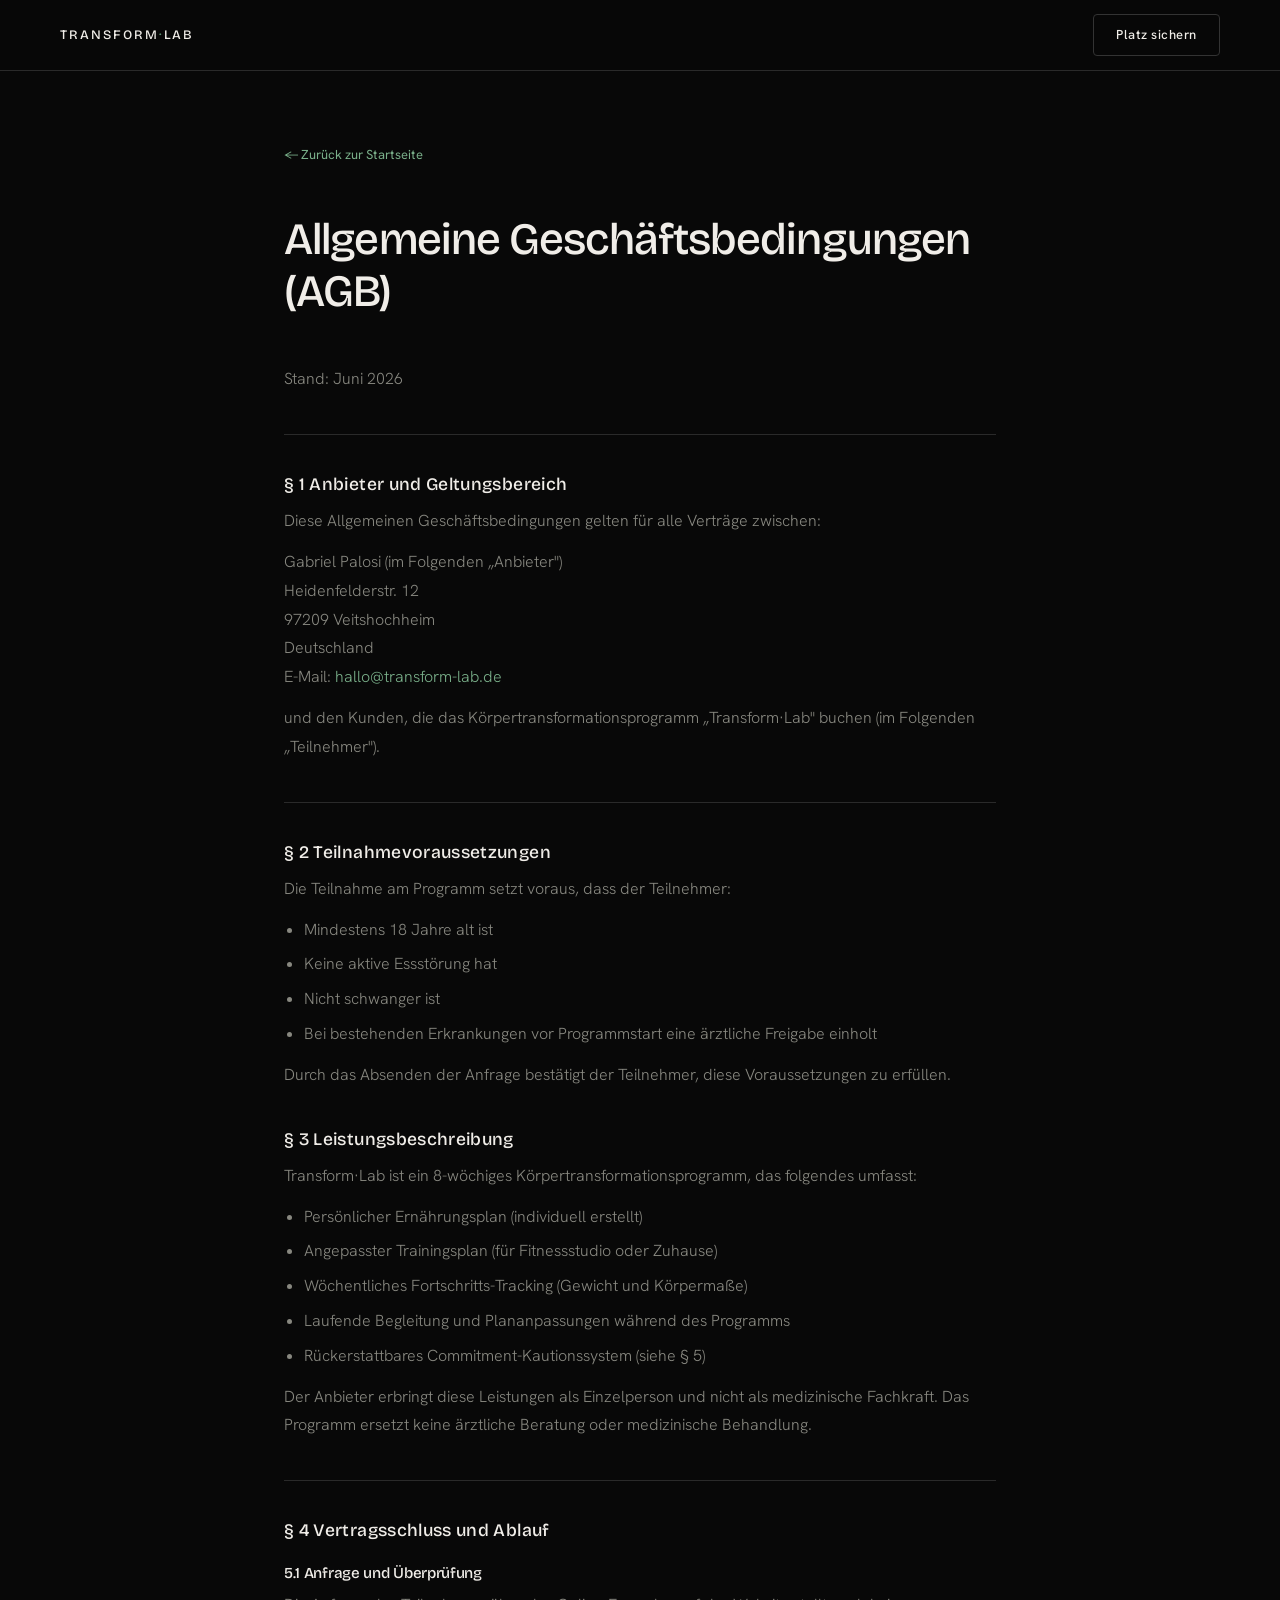
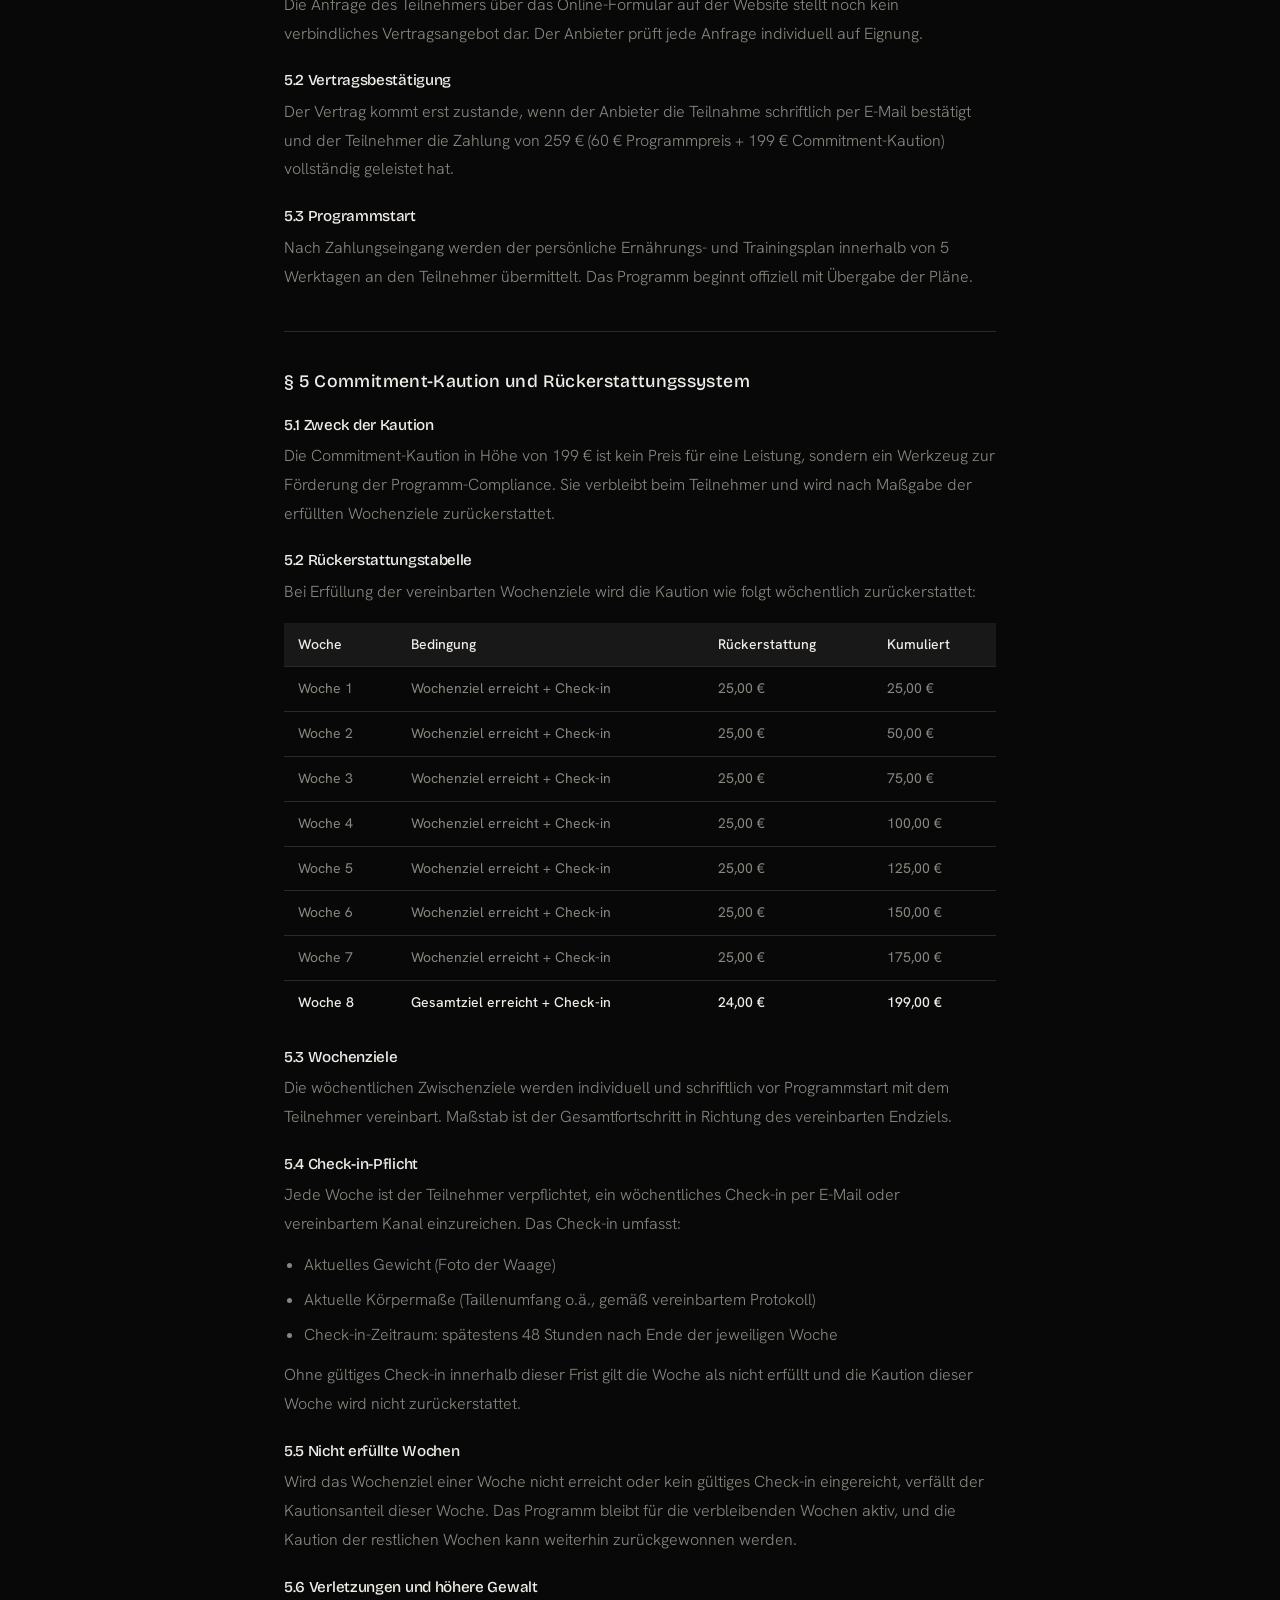
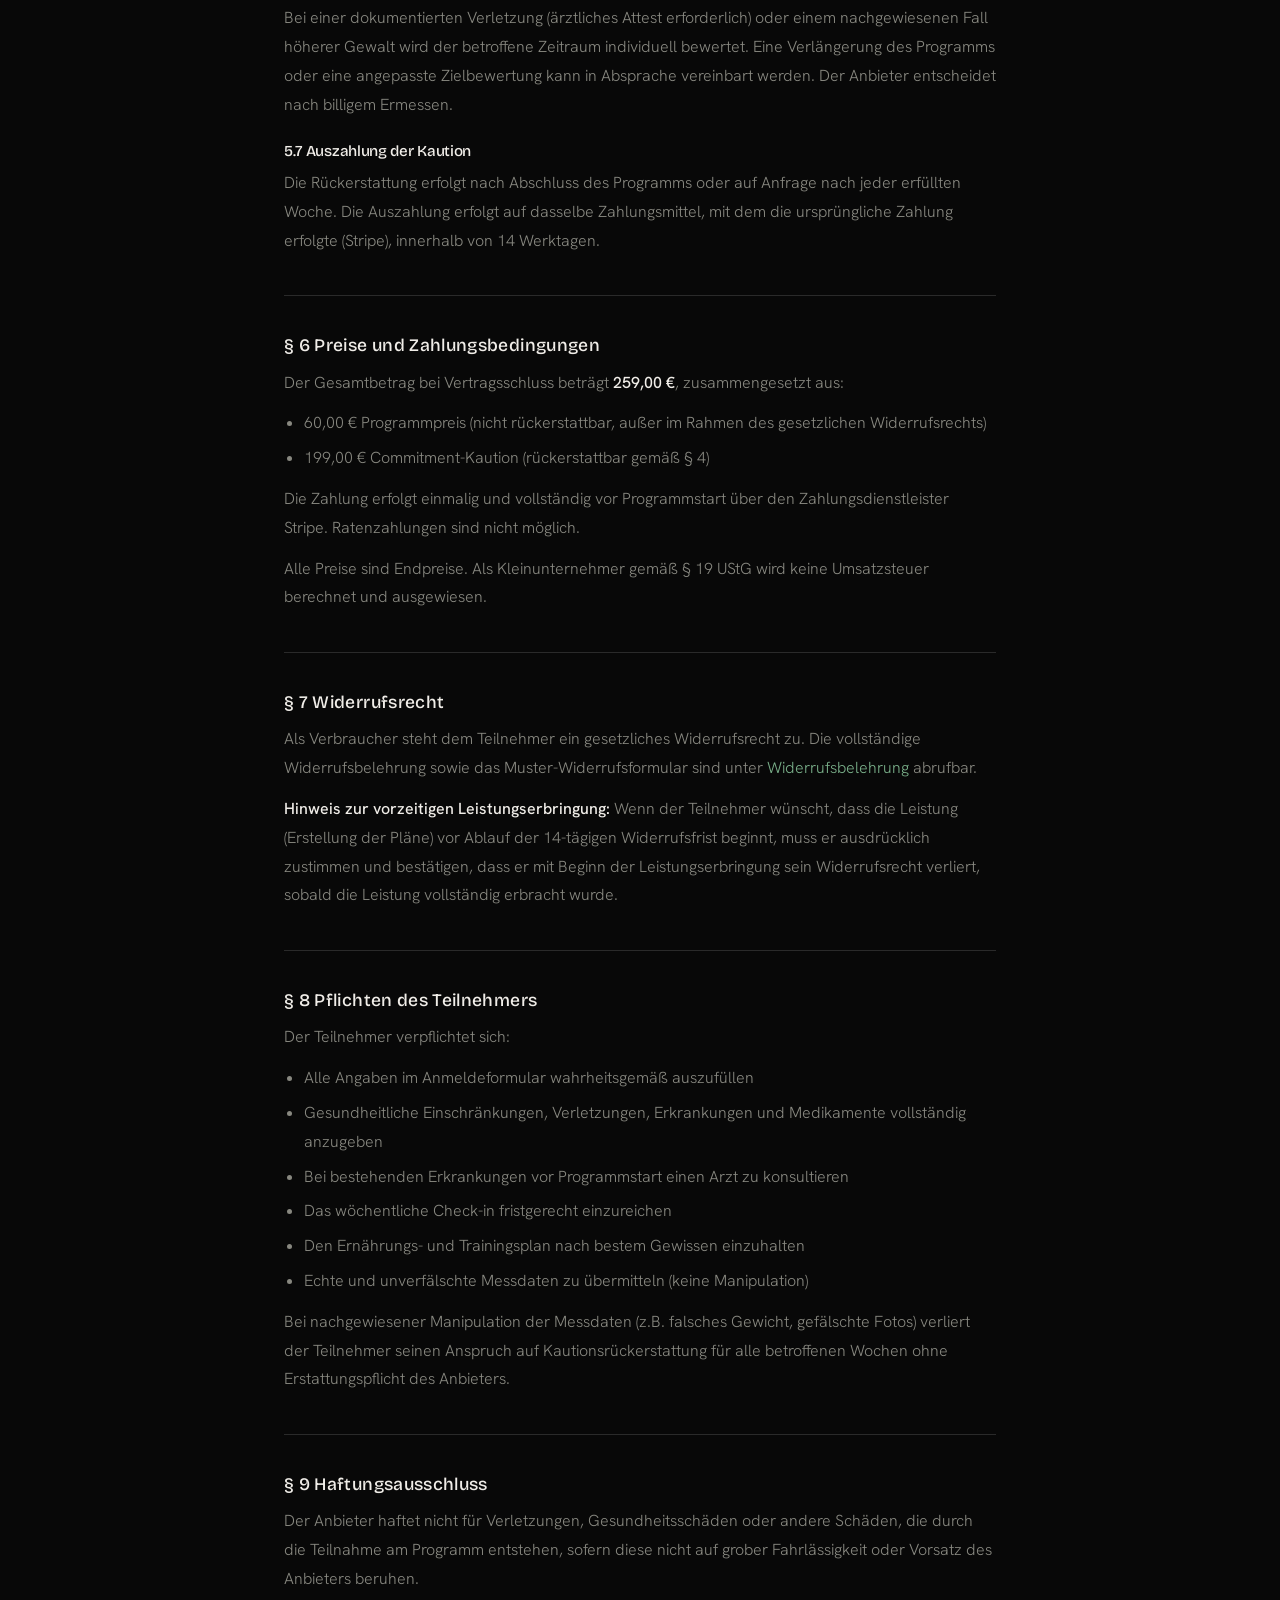
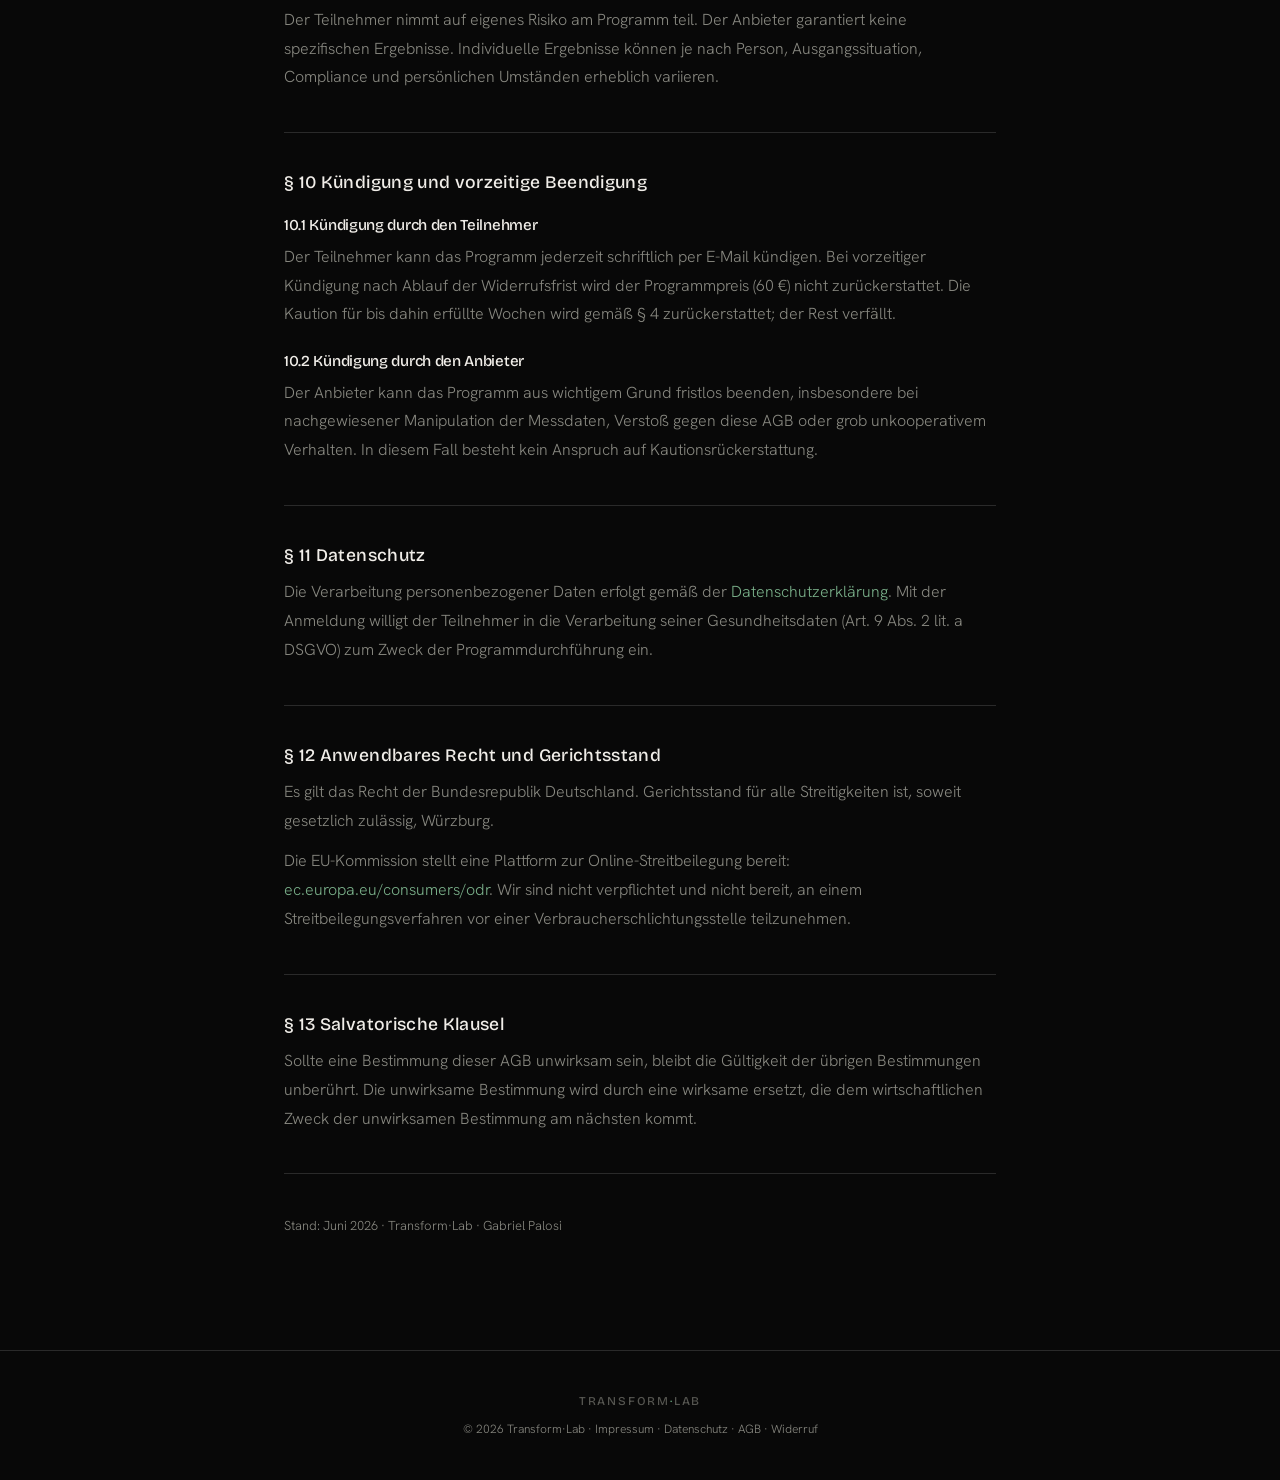
==== commit ce000f9e: "Aviso +18, JSON-LD, WebP picture, danke.html mejorado y AGB renumerado - index.html: JSON-LD Service" ====
--- a/agb.html
+++ b/agb.html
@@ -68,14 +68,28 @@
 
       <hr class="legal-divider">
 
-      <h2>§ 2 Leistungsbeschreibung</h2>
+      <h2>§ 2 Teilnahmevoraussetzungen</h2>
+      <p>
+        Die Teilnahme am Programm setzt voraus, dass der Teilnehmer:
+      </p>
+      <ul>
+        <li>Mindestens 18 Jahre alt ist</li>
+        <li>Keine aktive Essstörung hat</li>
+        <li>Nicht schwanger ist</li>
+        <li>Bei bestehenden Erkrankungen vor Programmstart eine ärztliche Freigabe einholt</li>
+      </ul>
+      <p>
+        Durch das Absenden der Anfrage bestätigt der Teilnehmer, diese Voraussetzungen zu erfüllen.
+      </p>
+
+      <h2>§ 3 Leistungsbeschreibung</h2>
       <p>Transform·Lab ist ein 8-wöchiges Körpertransformationsprogramm, das folgendes umfasst:</p>
       <ul>
         <li>Persönlicher Ernährungsplan (individuell erstellt)</li>
         <li>Angepasster Trainingsplan (für Fitnessstudio oder Zuhause)</li>
         <li>Wöchentliches Fortschritts-Tracking (Gewicht und Körpermaße)</li>
         <li>Laufende Begleitung und Plananpassungen während des Programms</li>
-        <li>Rückerstattbares Commitment-Kautionssystem (siehe § 4)</li>
+        <li>Rückerstattbares Commitment-Kautionssystem (siehe § 5)</li>
       </ul>
       <p>
         Der Anbieter erbringt diese Leistungen als Einzelperson und nicht als medizinische
@@ -84,23 +98,23 @@
 
       <hr class="legal-divider">
 
-      <h2>§ 3 Vertragsschluss und Ablauf</h2>
-
-      <h3>3.1 Anfrage und Überprüfung</h3>
+      <h2>§ 4 Vertragsschluss und Ablauf</h2>
+
+      <h3>5.1 Anfrage und Überprüfung</h3>
       <p>
         Die Anfrage des Teilnehmers über das Online-Formular auf der Website stellt
         noch kein verbindliches Vertragsangebot dar. Der Anbieter prüft jede Anfrage
         individuell auf Eignung.
       </p>
 
-      <h3>3.2 Vertragsbestätigung</h3>
+      <h3>5.2 Vertragsbestätigung</h3>
       <p>
         Der Vertrag kommt erst zustande, wenn der Anbieter die Teilnahme schriftlich
         per E-Mail bestätigt und der Teilnehmer die Zahlung von 259 € (60 € Programmpreis
         + 199 € Commitment-Kaution) vollständig geleistet hat.
       </p>
 
-      <h3>3.3 Programmstart</h3>
+      <h3>5.3 Programmstart</h3>
       <p>
         Nach Zahlungseingang werden der persönliche Ernährungs- und Trainingsplan
         innerhalb von 5 Werktagen an den Teilnehmer übermittelt. Das Programm
@@ -109,9 +123,9 @@
 
       <hr class="legal-divider">
 
-      <h2>§ 4 Commitment-Kaution und Rückerstattungssystem</h2>
-
-      <h3>4.1 Zweck der Kaution</h3>
+      <h2>§ 5 Commitment-Kaution und Rückerstattungssystem</h2>
+
+      <h3>5.1 Zweck der Kaution</h3>
       <p>
         Die Commitment-Kaution in Höhe von 199 € ist kein Preis für eine Leistung,
         sondern ein Werkzeug zur Förderung der Programm-Compliance. Sie verbleibt
@@ -119,7 +133,7 @@
         zurückerstattet.
       </p>
 
-      <h3>4.2 Rückerstattungstabelle</h3>
+      <h3>5.2 Rückerstattungstabelle</h3>
       <p>
         Bei Erfüllung der vereinbarten Wochenziele wird die Kaution wie folgt
         wöchentlich zurückerstattet:
@@ -145,14 +159,14 @@
         </tbody>
       </table>
 
-      <h3>4.3 Wochenziele</h3>
+      <h3>5.3 Wochenziele</h3>
       <p>
         Die wöchentlichen Zwischenziele werden individuell und schriftlich vor
         Programmstart mit dem Teilnehmer vereinbart. Maßstab ist der
         Gesamtfortschritt in Richtung des vereinbarten Endziels.
       </p>
 
-      <h3>4.4 Check-in-Pflicht</h3>
+      <h3>5.4 Check-in-Pflicht</h3>
       <p>
         Jede Woche ist der Teilnehmer verpflichtet, ein wöchentliches Check-in
         per E-Mail oder vereinbartem Kanal einzureichen. Das Check-in umfasst:
@@ -167,7 +181,7 @@
         und die Kaution dieser Woche wird nicht zurückerstattet.
       </p>
 
-      <h3>4.5 Nicht erfüllte Wochen</h3>
+      <h3>5.5 Nicht erfüllte Wochen</h3>
       <p>
         Wird das Wochenziel einer Woche nicht erreicht oder kein gültiges Check-in
         eingereicht, verfällt der Kautionsanteil dieser Woche. Das Programm bleibt
@@ -175,7 +189,7 @@
         kann weiterhin zurückgewonnen werden.
       </p>
 
-      <h3>4.6 Verletzungen und höhere Gewalt</h3>
+      <h3>5.6 Verletzungen und höhere Gewalt</h3>
       <p>
         Bei einer dokumentierten Verletzung (ärztliches Attest erforderlich) oder einem
         nachgewiesenen Fall höherer Gewalt wird der betroffene Zeitraum individuell
@@ -184,7 +198,7 @@
         Ermessen.
       </p>
 
-      <h3>4.7 Auszahlung der Kaution</h3>
+      <h3>5.7 Auszahlung der Kaution</h3>
       <p>
         Die Rückerstattung erfolgt nach Abschluss des Programms oder auf Anfrage nach
         jeder erfüllten Woche. Die Auszahlung erfolgt auf dasselbe Zahlungsmittel,
@@ -193,7 +207,7 @@
 
       <hr class="legal-divider">
 
-      <h2>§ 5 Preise und Zahlungsbedingungen</h2>
+      <h2>§ 6 Preise und Zahlungsbedingungen</h2>
       <p>
         Der Gesamtbetrag bei Vertragsschluss beträgt <strong>259,00 €</strong>,
         zusammengesetzt aus:
@@ -213,7 +227,7 @@
 
       <hr class="legal-divider">
 
-      <h2>§ 6 Widerrufsrecht</h2>
+      <h2>§ 7 Widerrufsrecht</h2>
       <p>
         Als Verbraucher steht dem Teilnehmer ein gesetzliches Widerrufsrecht zu.
         Die vollständige Widerrufsbelehrung sowie das Muster-Widerrufsformular
@@ -229,7 +243,7 @@
 
       <hr class="legal-divider">
 
-      <h2>§ 7 Pflichten des Teilnehmers</h2>
+      <h2>§ 8 Pflichten des Teilnehmers</h2>
       <p>Der Teilnehmer verpflichtet sich:</p>
       <ul>
         <li>Alle Angaben im Anmeldeformular wahrheitsgemäß auszufüllen</li>
@@ -247,7 +261,7 @@
 
       <hr class="legal-divider">
 
-      <h2>§ 8 Haftungsausschluss</h2>
+      <h2>§ 9 Haftungsausschluss</h2>
       <p>
         Der Anbieter haftet nicht für Verletzungen, Gesundheitsschäden oder andere
         Schäden, die durch die Teilnahme am Programm entstehen, sofern diese nicht
@@ -262,9 +276,9 @@
 
       <hr class="legal-divider">
 
-      <h2>§ 9 Kündigung und vorzeitige Beendigung</h2>
-
-      <h3>9.1 Kündigung durch den Teilnehmer</h3>
+      <h2>§ 10 Kündigung und vorzeitige Beendigung</h2>
+
+      <h3>10.1 Kündigung durch den Teilnehmer</h3>
       <p>
         Der Teilnehmer kann das Programm jederzeit schriftlich per E-Mail kündigen.
         Bei vorzeitiger Kündigung nach Ablauf der Widerrufsfrist wird der Programmpreis
@@ -272,7 +286,7 @@
         gemäß § 4 zurückerstattet; der Rest verfällt.
       </p>
 
-      <h3>9.2 Kündigung durch den Anbieter</h3>
+      <h3>10.2 Kündigung durch den Anbieter</h3>
       <p>
         Der Anbieter kann das Programm aus wichtigem Grund fristlos beenden,
         insbesondere bei nachgewiesener Manipulation der Messdaten, Verstoß gegen
@@ -282,7 +296,7 @@
 
       <hr class="legal-divider">
 
-      <h2>§ 10 Datenschutz</h2>
+      <h2>§ 11 Datenschutz</h2>
       <p>
         Die Verarbeitung personenbezogener Daten erfolgt gemäß der
         <a href="datenschutz.html">Datenschutzerklärung</a>. Mit der Anmeldung
@@ -292,7 +306,7 @@
 
       <hr class="legal-divider">
 
-      <h2>§ 11 Anwendbares Recht und Gerichtsstand</h2>
+      <h2>§ 12 Anwendbares Recht und Gerichtsstand</h2>
       <p>
         Es gilt das Recht der Bundesrepublik Deutschland. Gerichtsstand für alle
         Streitigkeiten ist, soweit gesetzlich zulässig, Würzburg.
@@ -306,7 +320,7 @@
 
       <hr class="legal-divider">
 
-      <h2>§ 12 Salvatorische Klausel</h2>
+      <h2>§ 13 Salvatorische Klausel</h2>
       <p>
         Sollte eine Bestimmung dieser AGB unwirksam sein, bleibt die Gültigkeit
         der übrigen Bestimmungen unberührt. Die unwirksame Bestimmung wird durch
--- a/css/styles.css
+++ b/css/styles.css
@@ -1311,3 +1311,366 @@
   font-size: 12px;
   color: var(--text-dim);
 }
+
+/* ─── WARUM TRANSFORM·LAB ─── */
+#warum { background: var(--surface); }
+.warum-grid {
+  display: grid;
+  grid-template-columns: repeat(3, 1fr);
+  gap: 32px;
+  margin-top: 64px;
+}
+@media (max-width: 768px) {
+  .warum-grid { grid-template-columns: 1fr; gap: 24px; }
+}
+.warum-card {
+  background: var(--surface2);
+  border: 1px solid var(--border);
+  border-radius: var(--radius-lg);
+  padding: 40px 32px;
+  transition: border-color .3s, transform .3s;
+}
+.warum-card:hover {
+  border-color: var(--green);
+  transform: translateY(-4px);
+}
+.warum-icon {
+  width: 48px; height: 48px;
+  display: flex; align-items: center; justify-content: center;
+  background: var(--green-dim);
+  border-radius: var(--radius);
+  margin-bottom: 24px;
+  color: var(--green-light);
+}
+.warum-icon svg { width: 22px; height: 22px; }
+.warum-card h3 {
+  font-size: 1.1rem;
+  margin-bottom: 12px;
+  color: var(--text);
+}
+.warum-card p { font-size: 14px; line-height: 1.7; }
+
+/* ─── SO FUNKTIONIERT DIE KAUTION ─── */
+#kaution { background: var(--black); }
+.kaution-intro {
+  max-width: 640px;
+  margin: 24px 0 64px;
+  font-size: 16px;
+  line-height: 1.8;
+}
+.kaution-grid {
+  display: grid;
+  grid-template-columns: 1fr 1fr;
+  gap: 48px;
+  align-items: start;
+}
+@media (max-width: 900px) {
+  .kaution-grid { grid-template-columns: 1fr; gap: 32px; }
+}
+.kaution-table {
+  background: var(--surface);
+  border: 1px solid var(--border);
+  border-radius: var(--radius-lg);
+  overflow: hidden;
+}
+.kaution-table-head {
+  display: grid;
+  grid-template-columns: 80px 1fr 100px;
+  padding: 14px 20px;
+  background: var(--surface2);
+  border-bottom: 1px solid var(--border);
+  font-size: 11px;
+  letter-spacing: .08em;
+  text-transform: uppercase;
+  color: var(--text-dim);
+  font-weight: 500;
+}
+.kaution-row {
+  display: grid;
+  grid-template-columns: 80px 1fr 100px;
+  padding: 14px 20px;
+  border-bottom: 1px solid var(--border);
+  font-size: 14px;
+  transition: background .2s;
+}
+.kaution-row:hover { background: var(--surface2); }
+.kaution-row--last { border-bottom: 2px solid var(--border-light); }
+.kaution-row--total {
+  background: var(--green-dim);
+  border-bottom: none;
+  font-weight: 500;
+}
+.kaution-row--total .kw,
+.kaution-row--total .kc,
+.kaution-row--total .kr { color: var(--text); }
+.kw { color: var(--text-muted); font-size: 13px; }
+.kc { color: var(--text-muted); font-size: 13px; }
+.kr { color: var(--green-light); font-weight: 500; text-align: right; }
+.kaution-rules {
+  padding: 8px 0;
+}
+.kaution-rules h4 {
+  font-size: 1.1rem;
+  font-weight: 500;
+  margin-bottom: 28px;
+  color: var(--text);
+  font-family: var(--font-display);
+}
+.kaution-rules-list {
+  list-style: none;
+  display: flex;
+  flex-direction: column;
+  gap: 20px;
+}
+.kaution-rules-list li {
+  display: flex;
+  gap: 14px;
+  font-size: 14px;
+  color: var(--text-muted);
+  line-height: 1.6;
+}
+.kr-icon {
+  color: var(--green);
+  flex-shrink: 0;
+  margin-top: 2px;
+}
+.kaution-rules-list strong { color: var(--text); }
+
+/* ─── TRUST LAYER ─── */
+#trust { background: var(--surface); }
+#trust .label { margin-bottom: 40px; display: block; text-align: center; }
+.trust-grid {
+  display: grid;
+  grid-template-columns: repeat(3, 1fr);
+  gap: 24px;
+  margin-top: 0;
+}
+@media (max-width: 900px) {
+  .trust-grid { grid-template-columns: 1fr 1fr; }
+}
+@media (max-width: 540px) {
+  .trust-grid { grid-template-columns: 1fr; }
+}
+.trust-item {
+  display: flex;
+  flex-direction: column;
+  gap: 12px;
+  padding: 28px 24px;
+  background: var(--surface2);
+  border: 1px solid var(--border);
+  border-radius: var(--radius-lg);
+  transition: border-color .3s, transform .3s;
+}
+.trust-item:hover {
+  border-color: var(--green-dim);
+  transform: translateY(-2px);
+}
+.trust-icon {
+  width: 40px; height: 40px;
+  display: flex; align-items: center; justify-content: center;
+  color: var(--green-light);
+  background: var(--green-dim);
+  border-radius: var(--radius);
+  flex-shrink: 0;
+}
+.trust-icon svg { width: 18px; height: 18px; }
+.trust-item h4 {
+  font-size: .95rem;
+  font-weight: 500;
+  color: var(--text);
+  font-family: var(--font-display);
+}
+.trust-item p { font-size: 13px; line-height: 1.6; }
+
+/* ─── FORM PROGRESS BAR ─── */
+.form-progress {
+  display: flex;
+  align-items: center;
+  justify-content: center;
+  gap: 0;
+  margin-bottom: 40px;
+  flex-wrap: wrap;
+}
+.fp-step {
+  display: flex;
+  flex-direction: column;
+  align-items: center;
+  gap: 6px;
+}
+.fp-num {
+  width: 32px; height: 32px;
+  border-radius: 50%;
+  background: var(--surface2);
+  border: 1px solid var(--border);
+  display: flex; align-items: center; justify-content: center;
+  font-size: 12px;
+  font-weight: 500;
+  color: var(--text-dim);
+  transition: background .3s, border-color .3s, color .3s;
+}
+.fp-label {
+  font-size: 11px;
+  color: var(--text-dim);
+  white-space: nowrap;
+}
+.fp-step.fp-active .fp-num {
+  background: var(--green);
+  border-color: var(--green);
+  color: #fff;
+}
+.fp-step.fp-active .fp-label { color: var(--green-light); }
+.fp-line {
+  width: 40px;
+  height: 1px;
+  background: var(--border);
+  margin-bottom: 18px;
+  flex-shrink: 0;
+}
+@media (max-width: 600px) {
+  .fp-label { display: none; }
+  .fp-line { width: 24px; }
+}
+
+/* ─── FORM PRICE SUMMARY ─── */
+.form-price-summary {
+  background: var(--surface2);
+  border: 1px solid var(--border);
+  border-radius: var(--radius-lg);
+  padding: 20px 24px;
+}
+.fps-row {
+  display: flex;
+  justify-content: space-between;
+  align-items: center;
+  flex-wrap: wrap;
+  gap: 8px;
+  font-size: 14px;
+  color: var(--text-muted);
+}
+.fps-row strong { color: var(--text); font-size: 15px; }
+.fps-note {
+  font-size: 12px;
+  color: var(--green-light);
+  margin-top: 8px;
+}
+
+/* ─── ÜBER MICH ─── */
+#ueber-mich { background: var(--surface); }
+.ueber-grid {
+  display: grid;
+  grid-template-columns: 340px 1fr;
+  gap: 80px;
+  align-items: center;
+}
+@media (max-width: 900px) {
+  .ueber-grid { grid-template-columns: 1fr; gap: 40px; }
+}
+.ueber-img-wrap { position: relative; }
+.ueber-img-placeholder {
+  width: 100%;
+  aspect-ratio: 3/4;
+  max-width: 340px;
+  background: var(--surface2);
+  border: 1px dashed var(--border-light);
+  border-radius: var(--radius-lg);
+  display: flex;
+  flex-direction: column;
+  align-items: center;
+  justify-content: center;
+  gap: 16px;
+  color: var(--text-dim);
+}
+.ueber-img-placeholder svg { width: 64px; height: 64px; }
+.ueber-img-placeholder p { font-size: 13px; }
+.ueber-img-wrap img {
+  width: 100%;
+  max-width: 340px;
+  border-radius: var(--radius-lg);
+  object-fit: cover;
+  aspect-ratio: 3/4;
+}
+.ueber-sub {
+  font-size: 14px;
+  color: var(--green-light);
+  font-weight: 400;
+  letter-spacing: .05em;
+  text-transform: uppercase;
+  margin: 6px 0 32px;
+}
+.ueber-text {
+  display: flex;
+  flex-direction: column;
+  gap: 12px;
+  margin-bottom: 32px;
+}
+.ueber-text p { font-size: 15px; line-height: 1.8; }
+.ueber-facts {
+  list-style: none;
+  display: flex;
+  flex-direction: column;
+  gap: 12px;
+}
+.ueber-facts li {
+  display: flex;
+  gap: 12px;
+  font-size: 14px;
+  color: var(--text-muted);
+}
+.ueber-facts li:empty, .ueber-facts li span:last-child:empty { display: none; }
+.uf-icon { color: var(--green); flex-shrink: 0; }
+
+/* ─── FORM CONSENT GROUPS ─── */
+.form-consent-group {
+  display: flex;
+  flex-direction: column;
+  gap: 10px;
+  padding: 20px;
+  background: var(--surface2);
+  border: 1px solid var(--border);
+  border-radius: var(--radius-lg);
+}
+.form-consent-label {
+  font-size: 12px;
+  font-weight: 500;
+  letter-spacing: .06em;
+  text-transform: uppercase;
+  color: var(--text-muted);
+}
+
+/* ─── HERO PRICE CARDS (versión simplificada: 2 cards) ─── */
+.hpc-label-top {
+  font-size: 10px;
+  letter-spacing: .1em;
+  text-transform: uppercase;
+  color: var(--text-dim);
+  margin-bottom: 4px;
+}
+.hpc-card--main { border-color: var(--green); }
+
+/* ─── FORM REQUIRED MARKER ─── */
+.form-required { color: var(--green-light); font-weight: 400; }
+
+/* ─── FORM AGE NOTICE ─── */
+.form-age-notice {
+  display: flex;
+  align-items: center;
+  gap: 10px;
+  background: var(--surface2);
+  border: 1px solid var(--border);
+  border-left: 3px solid var(--gold);
+  border-radius: var(--radius-lg);
+  padding: 14px 18px;
+  font-size: 13px;
+  color: var(--text-muted);
+  margin-bottom: 24px;
+}
+.form-age-notice svg { width: 16px; height: 16px; color: var(--gold); flex-shrink: 0; }
+
+/* ─── FIELD VALIDATION ERROR ─── */
+.field-error {
+  border-color: #e05555 !important;
+  outline: none;
+}
+.field-error:focus {
+  box-shadow: 0 0 0 3px rgba(224,85,85,.2);
+}
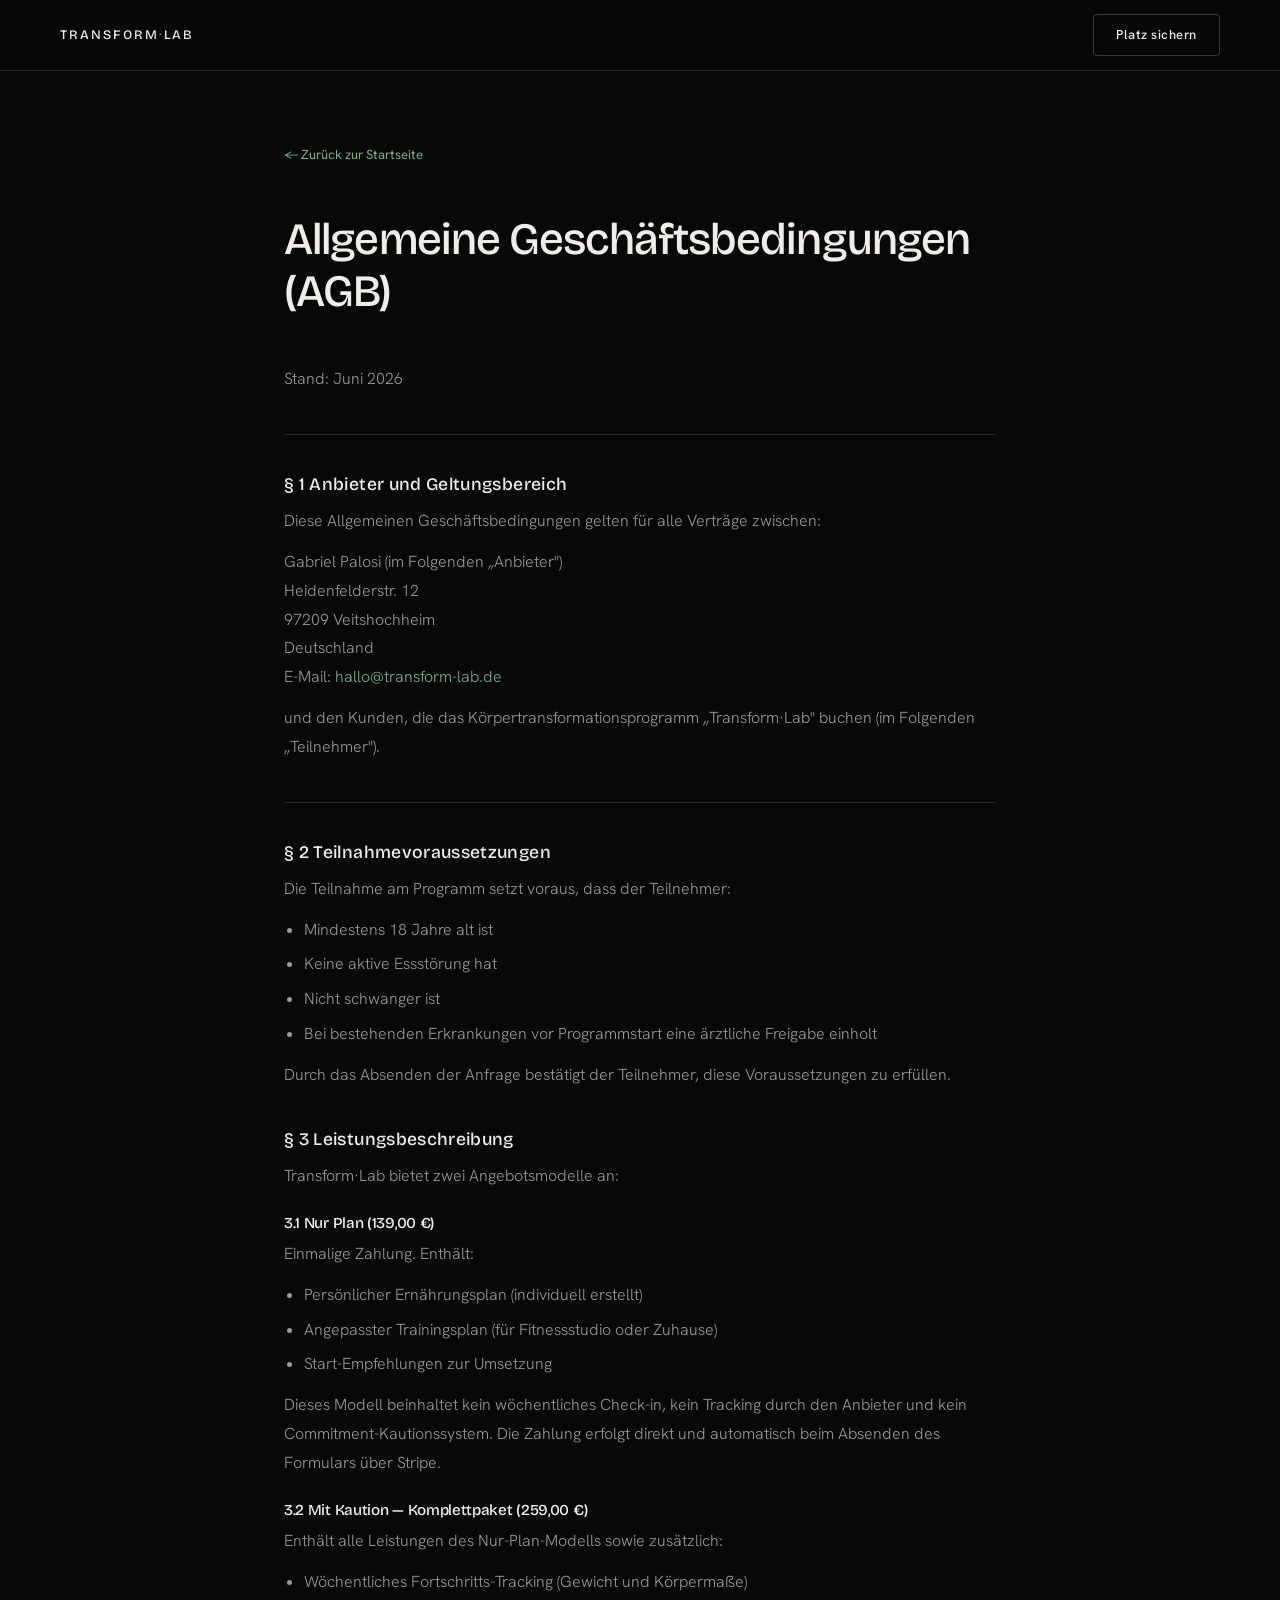
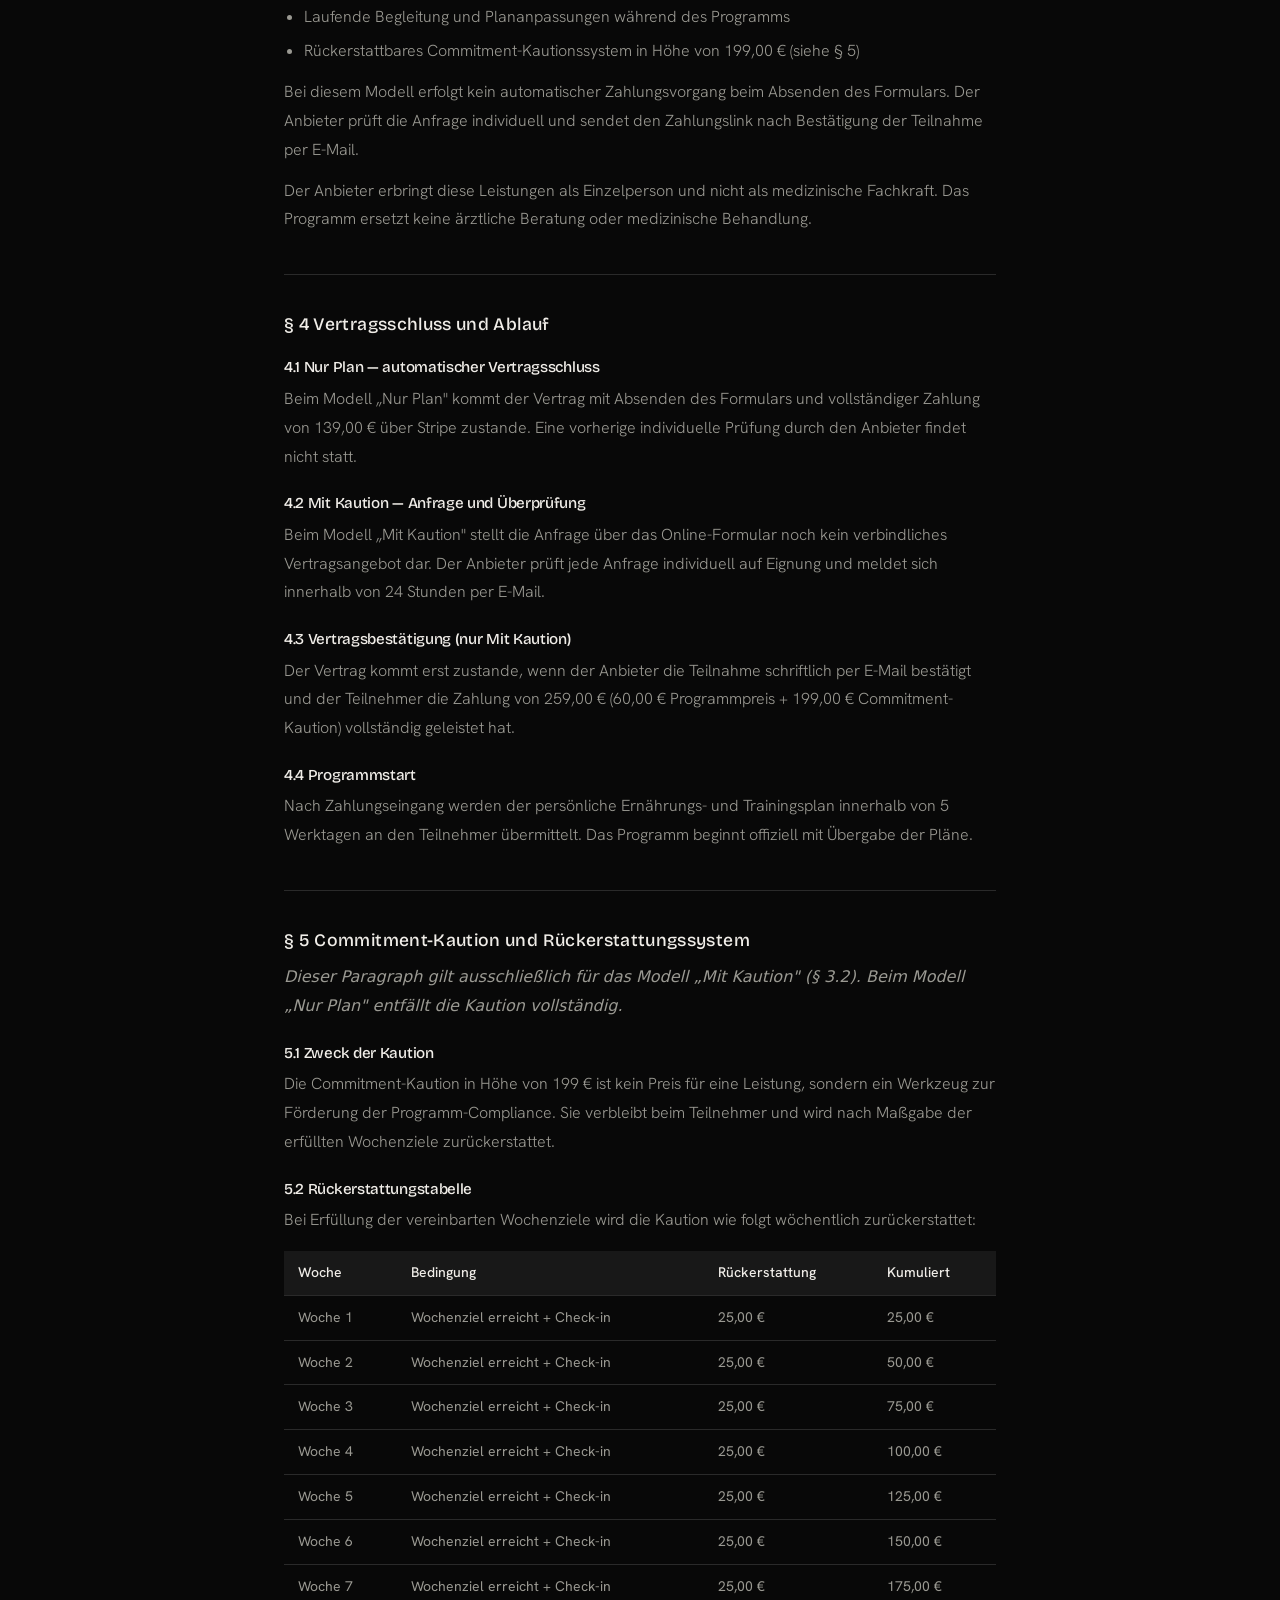
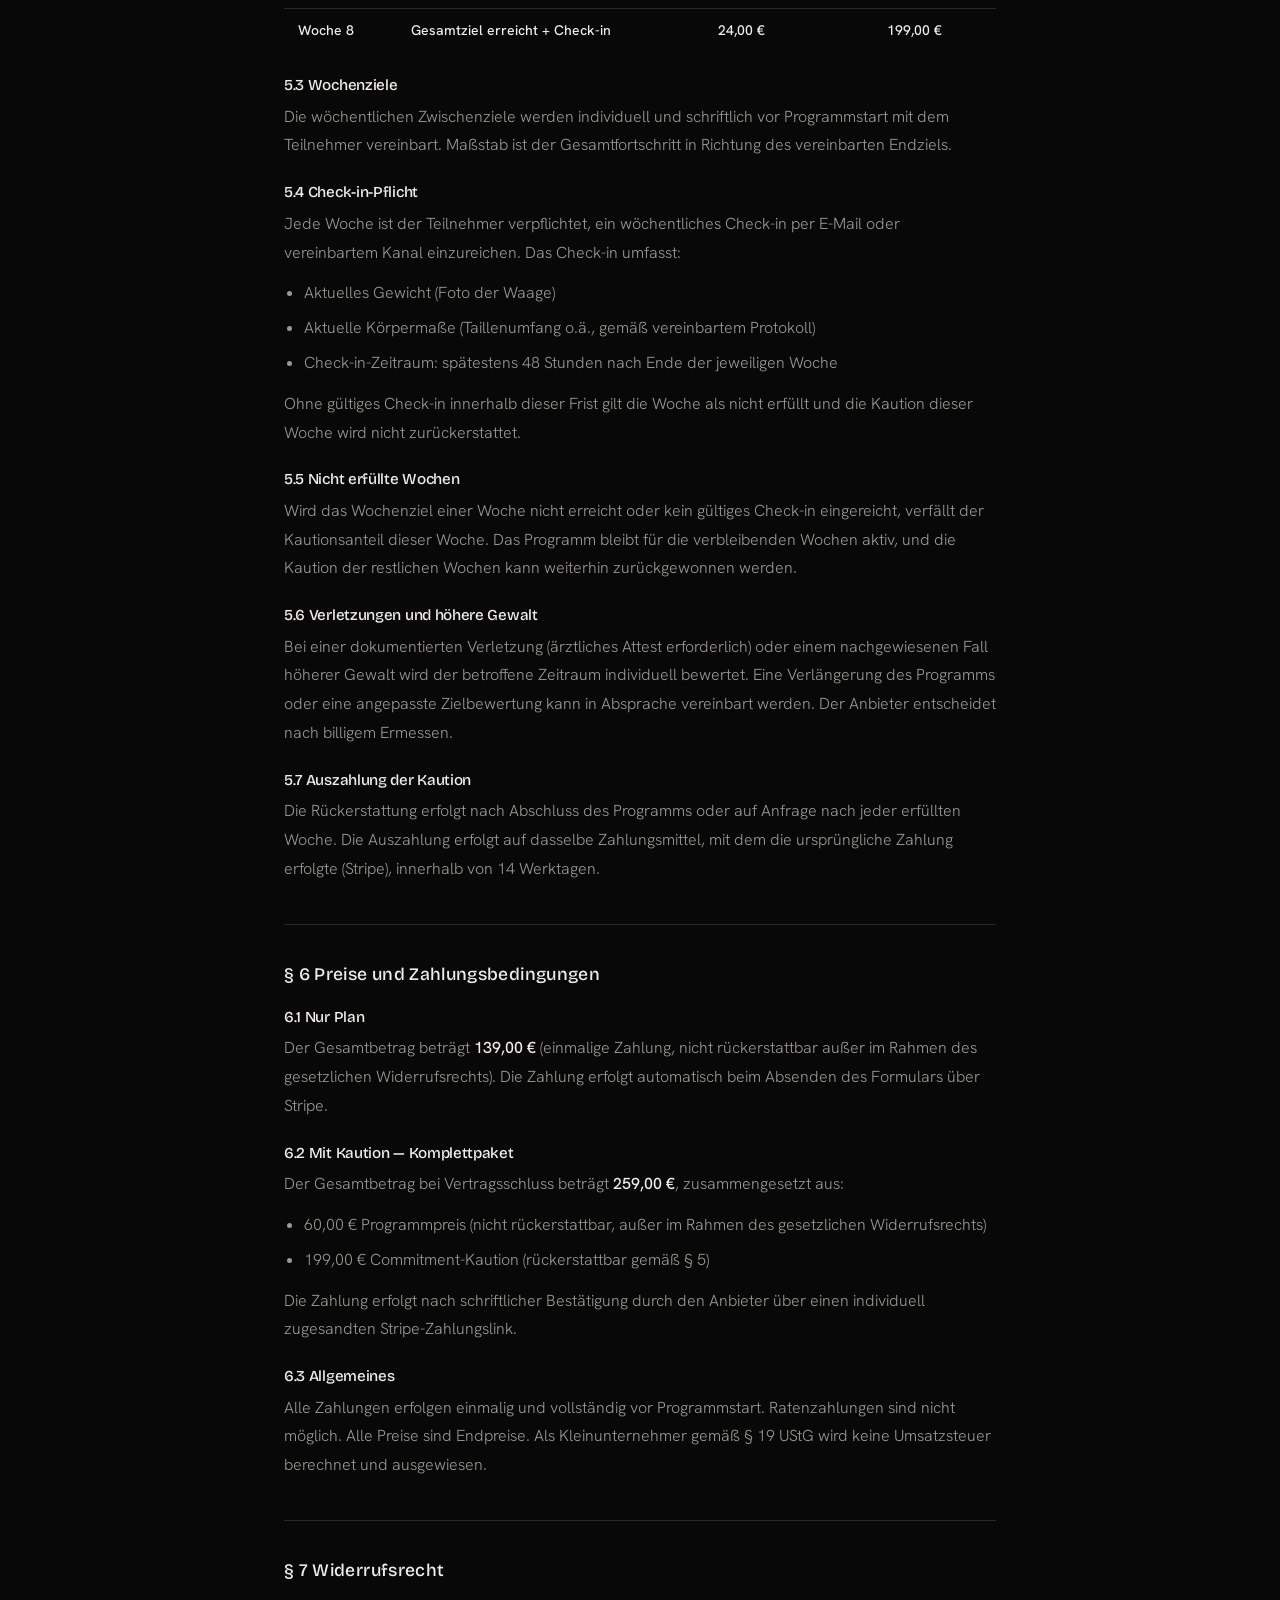
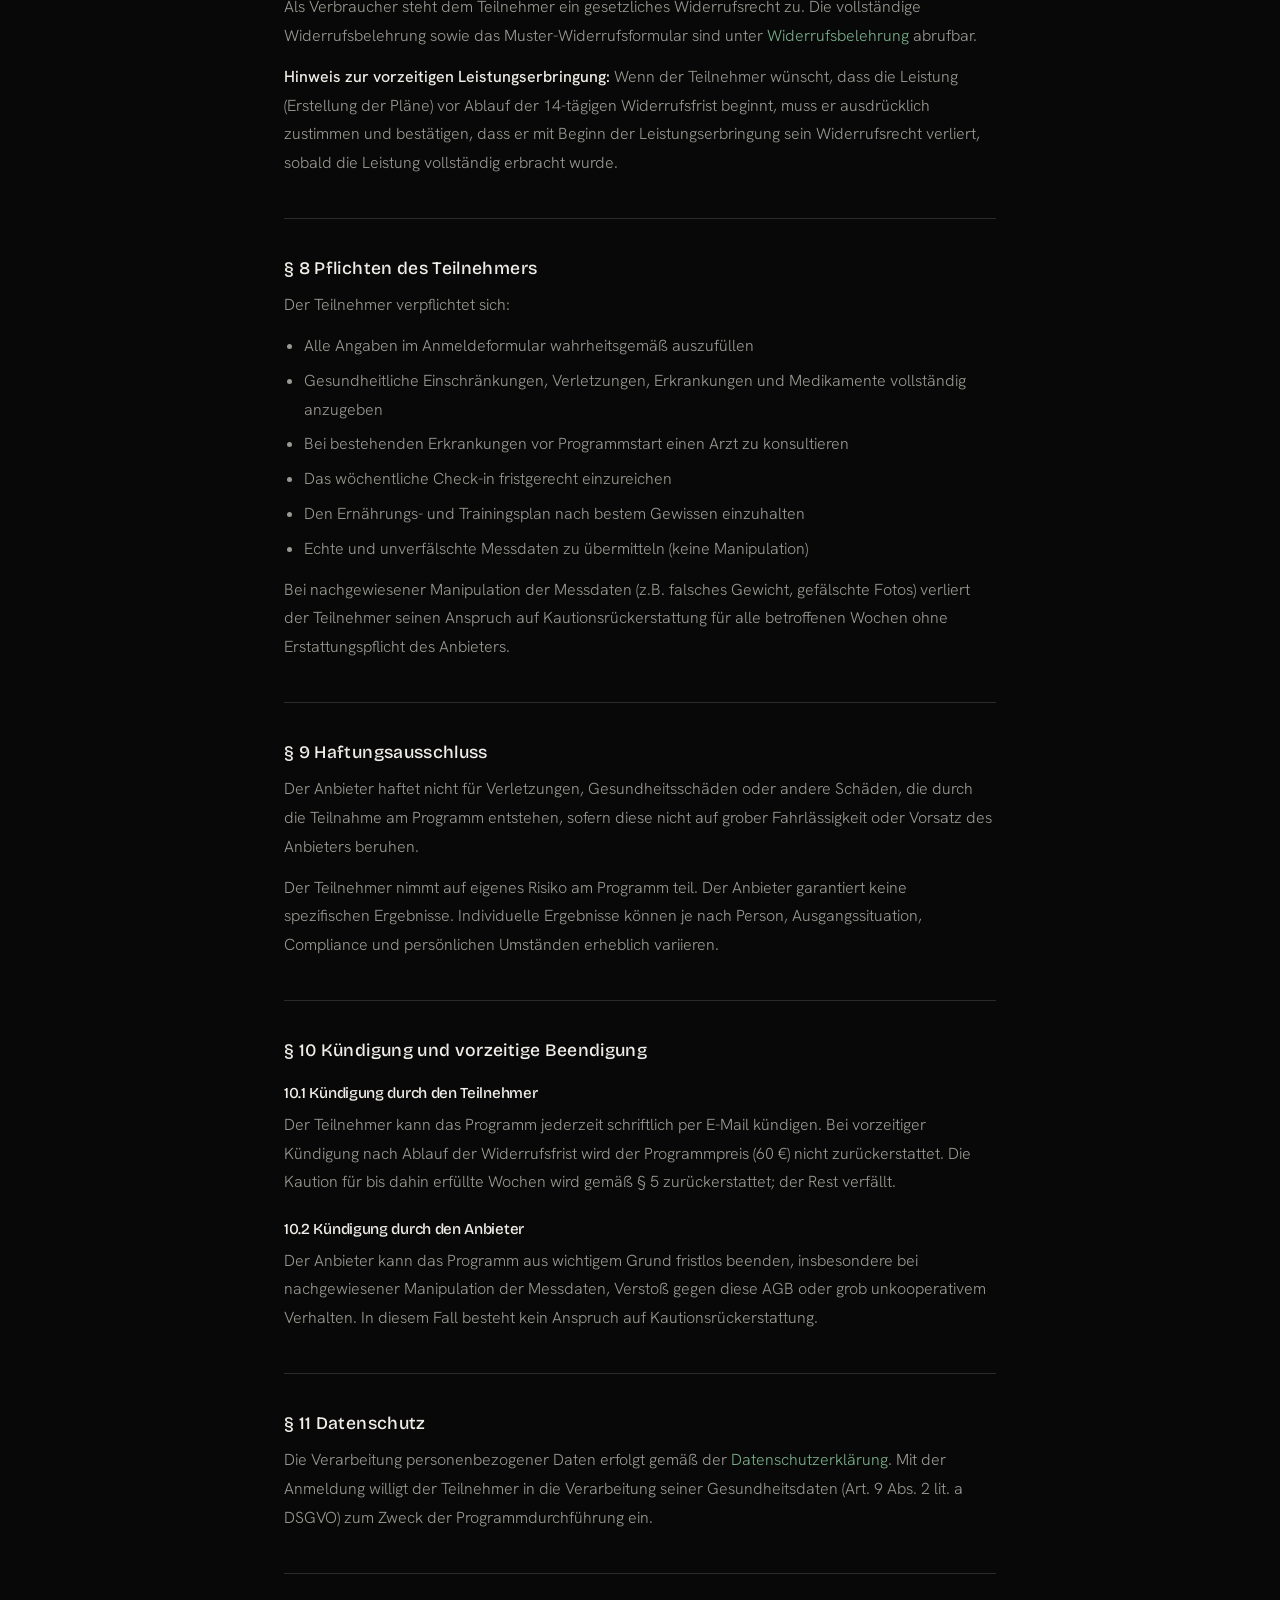
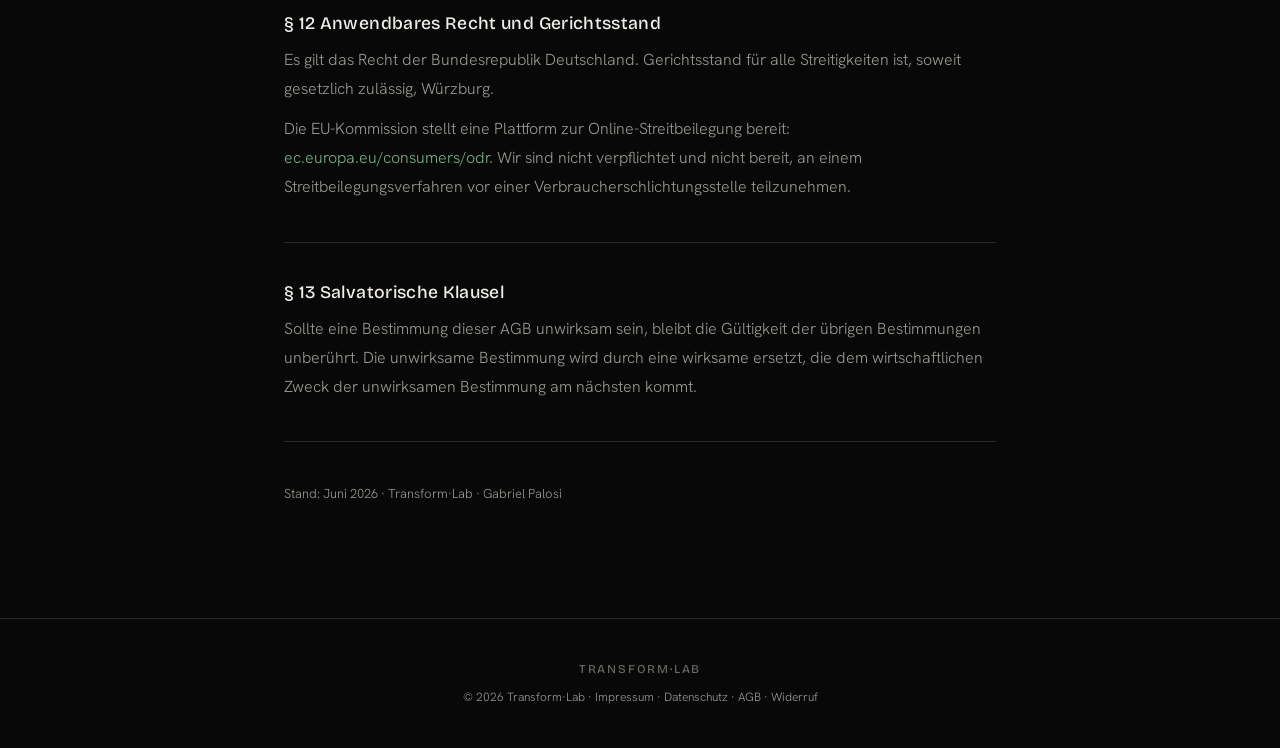
==== commit 02a559b6: "Coherencia completa: labels Challenge + footer global + AGB Start-Empfehlungen - #story: label Chall" ====
--- a/agb.html
+++ b/agb.html
@@ -8,7 +8,7 @@
   <link rel="preconnect" href="https://fonts.googleapis.com">
   <link rel="preconnect" href="https://fonts.gstatic.com" crossorigin>
   <link href="https://fonts.googleapis.com/css2?family=Bricolage+Grotesque:opsz,wght@12..96,300;12..96,400;12..96,500&family=Hanken+Grotesk:wght@300;400;500&display=swap" rel="stylesheet">
-  <link rel="stylesheet" href="css/styles.css?v=22">
+  <link rel="stylesheet" href="css/styles.css?v=30">
   <style>
     .legal-page { max-width: 760px; margin: 0 auto; padding: 140px 24px 100px; }
     .legal-page h1 { font-size: clamp(2rem, 4vw, 2.8rem); margin-bottom: 48px; }
@@ -83,14 +83,34 @@
       </p>
 
       <h2>§ 3 Leistungsbeschreibung</h2>
-      <p>Transform·Lab ist ein 8-wöchiges Körpertransformationsprogramm, das folgendes umfasst:</p>
+      <p>Transform·Lab bietet zwei Angebotsmodelle an:</p>
+
+      <h3>3.1 Nur Plan (139,00 €)</h3>
+      <p>Einmalige Zahlung. Enthält:</p>
       <ul>
         <li>Persönlicher Ernährungsplan (individuell erstellt)</li>
         <li>Angepasster Trainingsplan (für Fitnessstudio oder Zuhause)</li>
+        <li>Start-Empfehlungen zur Umsetzung</li>
+      </ul>
+      <p>
+        Dieses Modell beinhaltet kein wöchentliches Check-in, kein Tracking durch den Anbieter
+        und kein Commitment-Kautionssystem. Die Zahlung erfolgt direkt und automatisch beim
+        Absenden des Formulars über Stripe.
+      </p>
+
+      <h3>3.2 Mit Kaution — Komplettpaket (259,00 €)</h3>
+      <p>Enthält alle Leistungen des Nur-Plan-Modells sowie zusätzlich:</p>
+      <ul>
         <li>Wöchentliches Fortschritts-Tracking (Gewicht und Körpermaße)</li>
         <li>Laufende Begleitung und Plananpassungen während des Programms</li>
-        <li>Rückerstattbares Commitment-Kautionssystem (siehe § 5)</li>
-      </ul>
+        <li>Rückerstattbares Commitment-Kautionssystem in Höhe von 199,00 € (siehe § 5)</li>
+      </ul>
+      <p>
+        Bei diesem Modell erfolgt kein automatischer Zahlungsvorgang beim Absenden des Formulars.
+        Der Anbieter prüft die Anfrage individuell und sendet den Zahlungslink nach Bestätigung
+        der Teilnahme per E-Mail.
+      </p>
+
       <p>
         Der Anbieter erbringt diese Leistungen als Einzelperson und nicht als medizinische
         Fachkraft. Das Programm ersetzt keine ärztliche Beratung oder medizinische Behandlung.
@@ -100,21 +120,28 @@
 
       <h2>§ 4 Vertragsschluss und Ablauf</h2>
 
-      <h3>5.1 Anfrage und Überprüfung</h3>
-      <p>
-        Die Anfrage des Teilnehmers über das Online-Formular auf der Website stellt
-        noch kein verbindliches Vertragsangebot dar. Der Anbieter prüft jede Anfrage
-        individuell auf Eignung.
-      </p>
-
-      <h3>5.2 Vertragsbestätigung</h3>
+      <h3>4.1 Nur Plan — automatischer Vertragsschluss</h3>
+      <p>
+        Beim Modell „Nur Plan" kommt der Vertrag mit Absenden des Formulars und
+        vollständiger Zahlung von 139,00 € über Stripe zustande. Eine vorherige
+        individuelle Prüfung durch den Anbieter findet nicht statt.
+      </p>
+
+      <h3>4.2 Mit Kaution — Anfrage und Überprüfung</h3>
+      <p>
+        Beim Modell „Mit Kaution" stellt die Anfrage über das Online-Formular noch kein
+        verbindliches Vertragsangebot dar. Der Anbieter prüft jede Anfrage individuell
+        auf Eignung und meldet sich innerhalb von 24 Stunden per E-Mail.
+      </p>
+
+      <h3>4.3 Vertragsbestätigung (nur Mit Kaution)</h3>
       <p>
         Der Vertrag kommt erst zustande, wenn der Anbieter die Teilnahme schriftlich
-        per E-Mail bestätigt und der Teilnehmer die Zahlung von 259 € (60 € Programmpreis
-        + 199 € Commitment-Kaution) vollständig geleistet hat.
-      </p>
-
-      <h3>5.3 Programmstart</h3>
+        per E-Mail bestätigt und der Teilnehmer die Zahlung von 259,00 € (60,00 €
+        Programmpreis + 199,00 € Commitment-Kaution) vollständig geleistet hat.
+      </p>
+
+      <h3>4.4 Programmstart</h3>
       <p>
         Nach Zahlungseingang werden der persönliche Ernährungs- und Trainingsplan
         innerhalb von 5 Werktagen an den Teilnehmer übermittelt. Das Programm
@@ -124,6 +151,8 @@
       <hr class="legal-divider">
 
       <h2>§ 5 Commitment-Kaution und Rückerstattungssystem</h2>
+
+      <p><em>Dieser Paragraph gilt ausschließlich für das Modell „Mit Kaution" (§ 3.2). Beim Modell „Nur Plan" entfällt die Kaution vollständig.</em></p>
 
       <h3>5.1 Zweck der Kaution</h3>
       <p>
@@ -208,21 +237,34 @@
       <hr class="legal-divider">
 
       <h2>§ 6 Preise und Zahlungsbedingungen</h2>
+
+      <h3>6.1 Nur Plan</h3>
+      <p>
+        Der Gesamtbetrag beträgt <strong>139,00 €</strong> (einmalige Zahlung, nicht
+        rückerstattbar außer im Rahmen des gesetzlichen Widerrufsrechts).
+        Die Zahlung erfolgt automatisch beim Absenden des Formulars über Stripe.
+      </p>
+
+      <h3>6.2 Mit Kaution — Komplettpaket</h3>
       <p>
         Der Gesamtbetrag bei Vertragsschluss beträgt <strong>259,00 €</strong>,
         zusammengesetzt aus:
       </p>
       <ul>
         <li>60,00 € Programmpreis (nicht rückerstattbar, außer im Rahmen des gesetzlichen Widerrufsrechts)</li>
-        <li>199,00 € Commitment-Kaution (rückerstattbar gemäß § 4)</li>
-      </ul>
-      <p>
-        Die Zahlung erfolgt einmalig und vollständig vor Programmstart über den
-        Zahlungsdienstleister Stripe. Ratenzahlungen sind nicht möglich.
-      </p>
-      <p>
-        Alle Preise sind Endpreise. Als Kleinunternehmer gemäß § 19 UStG wird
-        keine Umsatzsteuer berechnet und ausgewiesen.
+        <li>199,00 € Commitment-Kaution (rückerstattbar gemäß § 5)</li>
+      </ul>
+      <p>
+        Die Zahlung erfolgt nach schriftlicher Bestätigung durch den Anbieter über
+        einen individuell zugesandten Stripe-Zahlungslink.
+      </p>
+
+      <h3>6.3 Allgemeines</h3>
+      <p>
+        Alle Zahlungen erfolgen einmalig und vollständig vor Programmstart.
+        Ratenzahlungen sind nicht möglich. Alle Preise sind Endpreise.
+        Als Kleinunternehmer gemäß § 19 UStG wird keine Umsatzsteuer berechnet
+        und ausgewiesen.
       </p>
 
       <hr class="legal-divider">
@@ -283,7 +325,7 @@
         Der Teilnehmer kann das Programm jederzeit schriftlich per E-Mail kündigen.
         Bei vorzeitiger Kündigung nach Ablauf der Widerrufsfrist wird der Programmpreis
         (60 €) nicht zurückerstattet. Die Kaution für bis dahin erfüllte Wochen wird
-        gemäß § 4 zurückerstattet; der Rest verfällt.
+        gemäß § 5 zurückerstattet; der Rest verfällt.
       </p>
 
       <h3>10.2 Kündigung durch den Anbieter</h3>
--- a/css/styles.css
+++ b/css/styles.css
@@ -9,12 +9,12 @@
   --black:        #080808;
   --surface:      #111111;
   --surface2:     #181818;
-  --surface3:     #222222;
+  --surface3:     #252525;
   --border:       #2a2a2a;
-  --border-light: #333333;
+  --border-light: #3a3a3a;
   --text:         #f0ede8;
-  --text-muted:   #888880;
-  --text-dim:     #555550;
+  --text-muted:   #9a9992;
+  --text-dim:     #666660;
   --green:        #5c8f6e;
   --green-light:  #7ab08a;
   --green-dim:    #2a4a34;
@@ -229,10 +229,10 @@
 ───────────────────────────── */
 .numbers-strip {
   padding: 48px 0;
-  border-top: 1px solid var(--border); border-bottom: 1px solid var(--border);
+  border-top: 1px solid var(--green-dim); border-bottom: 1px solid var(--green-dim);
   background:
-    radial-gradient(ellipse 60% 100% at 0% 50%, rgba(92,143,110,.06) 0%, transparent 60%),
-    radial-gradient(ellipse 60% 100% at 100% 50%, rgba(201,168,112,.05) 0%, transparent 60%),
+    radial-gradient(ellipse 60% 100% at 0% 50%, rgba(92,143,110,.12) 0%, transparent 60%),
+    radial-gradient(ellipse 60% 100% at 100% 50%, rgba(201,168,112,.08) 0%, transparent 60%),
     var(--surface);
   position: relative;
 }
@@ -252,7 +252,7 @@
 }
 .number-item .num > span:not(.num-value) { color: var(--green); }
 .number-item .desc {
-  font-size: 12px; letter-spacing: .1em; color: var(--text-dim);
+  font-size: 12px; letter-spacing: .1em; color: var(--text-muted);
   text-transform: uppercase; margin-top: 4px;
 }
 @media (max-width: 600px) {
@@ -338,7 +338,7 @@
 #pricing::before {
   content: ''; position: absolute; top: -10%; left: 50%; transform: translateX(-50%);
   width: 900px; height: 500px;
-  background: radial-gradient(ellipse at center, rgba(201,168,112,.05) 0%, transparent 65%);
+  background: radial-gradient(ellipse at center, rgba(201,168,112,.12) 0%, transparent 65%);
   pointer-events: none;
 }
 #pricing .pricing-header { text-align: center; margin-bottom: 64px; position: relative; z-index: 1; }
@@ -409,6 +409,114 @@
 .pricing-cta-area { text-align: center; }
 .pricing-cta-area .btn-primary { width: 100%; max-width: 360px; font-size: 16px; padding: 18px; }
 .pricing-cta-note { font-size: 12px; color: var(--text-dim); margin-top: 12px; }
+
+/* ─────────────────────────────
+   PRICING COMPARE (2 planes)
+───────────────────────────── */
+.pricing-compare {
+  display: grid;
+  grid-template-columns: 1fr 190px 1fr 190px;
+  gap: 0 16px;
+  align-items: center;
+  margin-top: 48px;
+  position: relative; z-index: 1;
+}
+.pc-card {
+  background: var(--surface);
+  border: 1px solid var(--border-light);
+  border-radius: var(--radius-xl);
+  padding: 36px 28px 28px;
+  display: flex; flex-direction: column; gap: 20px;
+  align-self: stretch;
+}
+.pc-card--featured {
+  border-color: var(--green);
+  background: linear-gradient(160deg, rgba(92,143,110,.09) 0%, var(--surface) 55%);
+  position: relative;
+}
+.pc-badge-top {
+  position: absolute; top: -13px; left: 50%; transform: translateX(-50%);
+  background: var(--green); color: var(--white);
+  font-size: 10px; letter-spacing: .12em; text-transform: uppercase;
+  padding: 4px 16px; border-radius: 100px; font-weight: 500; white-space: nowrap;
+}
+.pc-badge-top--alt {
+  background: var(--surface3); color: var(--text-muted);
+}
+.pc-label {
+  font-size: 11px; letter-spacing: .12em; text-transform: uppercase;
+  color: var(--text-dim); margin-bottom: 2px;
+}
+.pc-title { font-size: 1.3rem; color: var(--text); }
+.pc-price {
+  font-family: var(--font-display);
+  font-size: clamp(2.4rem, 4vw, 3.2rem);
+  font-weight: 200; color: var(--text);
+  letter-spacing: -.04em; line-height: 1;
+}
+.pc-price > span { color: var(--green); font-size: .6em; }
+.pc-price > small {
+  font-size: .32em; color: var(--text-muted);
+  font-weight: 400; letter-spacing: 0; vertical-align: middle;
+}
+.pc-price-note { font-size: 12px; color: var(--text-dim); margin-top: 4px; }
+.pc-list { list-style: none; display: flex; flex-direction: column; gap: 9px; flex: 1; }
+.pc-item {
+  font-size: 13px; color: var(--text-muted);
+  display: flex; align-items: center; gap: 10px;
+}
+.pc-item::before {
+  flex-shrink: 0; width: 18px; height: 18px; border-radius: 50%;
+  display: flex; align-items: center; justify-content: center;
+  font-size: 10px;
+}
+.pc-item--yes { color: var(--text); }
+.pc-item--yes::before { content: '✓'; background: var(--green-dim); color: var(--green-light); }
+.pc-item--no  { color: var(--text-dim); }
+.pc-item--no::before  { content: '×'; background: var(--surface3); color: var(--text-dim); font-size: 13px; }
+.pc-callout {
+  background: rgba(92,143,110,.1); border: 1px solid var(--green-dim);
+  border-radius: var(--radius); padding: 14px 16px;
+  font-size: 13px; color: var(--text-muted); line-height: 1.5;
+}
+.pc-callout strong { color: var(--green-light); display: block; margin-bottom: 2px; }
+.pc-microcopy { font-size: 11px; color: var(--text-dim); line-height: 1.5; margin-top: 4px; }
+.pc-list-section {
+  font-size: 10px; letter-spacing: .1em; text-transform: uppercase;
+  color: var(--text-dim); font-weight: 500; margin-top: 8px; padding-bottom: 2px;
+  border-bottom: 1px solid var(--border);
+}
+.pc-list-section--no { color: var(--text-dim); opacity: .7; }
+.pc-cta { text-align: center; }
+.pc-card .btn-primary,
+.pc-card .btn-secondary { width: 100%; justify-content: center; }
+
+.pc-image-col {
+  display: flex; align-items: center; justify-content: center;
+}
+.pc-img {
+  width: 100%; height: 480px;
+  object-fit: cover; object-position: center 10%;
+  border-radius: var(--radius-xl);
+  filter: saturate(.8) brightness(.88);
+  display: block;
+}
+
+@media (max-width: 960px) {
+  .pricing-compare {
+    grid-template-columns: 1fr;
+    gap: 16px;
+    max-width: 480px; margin-left: auto; margin-right: auto;
+  }
+  .pc-image-col { display: none; }
+}
+
+/* plan radio cards con subtítulo */
+.radio-card--plan .radio-label {
+  display: flex; flex-direction: column; gap: 2px;
+}
+.radio-card--plan .radio-label strong { font-size: 14px; font-weight: 500; }
+.radio-card--plan .radio-label small { font-size: 11px; color: var(--text-dim); font-weight: 300; }
 
 /* ─────────────────────────────
    EJEMPLO
@@ -491,8 +599,8 @@
 #emotional { text-align: center; background: var(--black); overflow: hidden; position: relative; }
 #emotional::before {
   content: ''; position: absolute; top: 0; left: 50%; transform: translateX(-50%);
-  width: 600px; height: 600px;
-  background: radial-gradient(ellipse at center, rgba(92,143,110,.06) 0%, transparent 70%);
+  width: 700px; height: 700px;
+  background: radial-gradient(ellipse at center, rgba(92,143,110,.14) 0%, transparent 70%);
   pointer-events: none;
 }
 .emotional-grid { display: flex; flex-direction: column; align-items: center; gap: 56px; }
@@ -756,13 +864,17 @@
   display: flex;
   flex-direction: column;
   justify-content: center;
-  align-items: flex-start;
+  align-items: center;
   min-height: calc(100vh - 140px);
   padding-bottom: 0;
+  text-align: center;
 }
 
 .hero-text-col {
-  max-width: 720px;
+  max-width: 760px;
+  display: flex;
+  flex-direction: column;
+  align-items: center;
 }
 
 /* ─────────────────────────────
@@ -955,6 +1067,7 @@
 .hero-price-cards {
   display: flex;
   align-items: center;
+  justify-content: center;
   gap: 12px;
   margin: 28px 0 0;
   flex-wrap: wrap;
@@ -1197,7 +1310,7 @@
   gap: 10px;
   margin-top: 6px;
 }
-.radio-grid--inline { grid-template-columns: repeat(auto-fill, minmax(100px, 1fr)); }
+.radio-grid--inline { grid-template-columns: repeat(auto-fill, minmax(120px, 1fr)); }
 .radio-card {
   display: flex;
   align-items: center;
@@ -1220,6 +1333,8 @@
   color: var(--text-muted);
   font-family: var(--font-body);
   font-weight: 400;
+  overflow-wrap: break-word;
+  word-break: break-word;
 }
 .radio-card:has(input:checked) .radio-label { color: var(--text); }
 
@@ -1351,7 +1466,16 @@
 .warum-card p { font-size: 14px; line-height: 1.7; }
 
 /* ─── SO FUNKTIONIERT DIE KAUTION ─── */
-#kaution { background: var(--black); }
+#kaution {
+  background: var(--black);
+  position: relative; overflow: hidden;
+}
+#kaution::before {
+  content: ''; position: absolute; top: -20%; left: 50%; transform: translateX(-50%);
+  width: 800px; height: 600px;
+  background: radial-gradient(ellipse at center, rgba(92,143,110,.10) 0%, transparent 65%);
+  pointer-events: none;
+}
 .kaution-intro {
   max-width: 640px;
   margin: 24px 0 64px;
@@ -1674,3 +1798,131 @@
 .field-error:focus {
   box-shadow: 0 0 0 3px rgba(224,85,85,.2);
 }
+
+/* ─── ERGEBNISSE / TESTIMONIALS ─── */
+#ergebnisse {
+  padding: 100px 0;
+}
+.ergebnisse-intro {
+  max-width: 560px;
+  margin: 20px auto 56px;
+  text-align: center;
+  color: var(--text-muted);
+  font-size: 16px;
+  line-height: 1.7;
+}
+.ergebnisse-grid {
+  display: grid;
+  grid-template-columns: repeat(auto-fit, minmax(280px, 1fr));
+  gap: 24px;
+  max-width: 960px;
+  margin: 0 auto;
+}
+.ergebnis-card {
+  background: var(--surface);
+  border: 1px solid var(--border);
+  border-radius: var(--radius-lg);
+  padding: 32px 28px;
+  display: flex;
+  flex-direction: column;
+  gap: 16px;
+  position: relative;
+  transition: border-color .3s ease, transform .3s ease;
+}
+.ergebnis-card:hover {
+  border-color: var(--border-light);
+  transform: translateY(-3px);
+}
+.ergebnis-card--placeholder {
+  background: transparent;
+  border: 1px dashed var(--border-light);
+  align-items: center;
+  justify-content: center;
+  text-align: center;
+  min-height: 240px;
+}
+.ec-stars {
+  display: flex;
+  gap: 3px;
+  color: var(--gold);
+  font-size: 14px;
+}
+.ec-quote {
+  font-size: 15px;
+  line-height: 1.65;
+  color: var(--text);
+  font-style: italic;
+  flex: 1;
+}
+.ec-result {
+  font-family: var(--font-display);
+  font-size: 36px;
+  font-weight: 300;
+  color: var(--green-light);
+  letter-spacing: -.02em;
+  line-height: 1;
+}
+.ec-meta {
+  display: flex;
+  flex-direction: column;
+  gap: 4px;
+  padding-top: 12px;
+  border-top: 1px solid var(--border);
+}
+.ec-name {
+  font-size: 13px;
+  font-weight: 500;
+  color: var(--text);
+}
+.ec-detail {
+  font-size: 12px;
+  color: var(--text-muted);
+}
+.ec-refund {
+  font-size: 12px;
+  color: var(--gold);
+  font-weight: 500;
+}
+.ep-icon {
+  font-size: 32px;
+  margin-bottom: 8px;
+  opacity: .4;
+}
+.ep-text {
+  font-size: 15px;
+  color: var(--text-muted);
+  line-height: 1.5;
+}
+.ep-sub {
+  font-size: 13px;
+  color: var(--text-dim);
+  margin-top: 4px;
+}
+.ergebnisse-cta {
+  text-align: center;
+  margin-top: 48px;
+}
+.ergebnisse-cta p {
+  color: var(--text-muted);
+  font-size: 14px;
+  margin-top: 12px;
+}
+
+/* ─── NURPLAN EXTRA FELDER ─── */
+.nurplan-divider {
+  display: flex;
+  align-items: center;
+  gap: 16px;
+  margin: 8px 0 24px;
+  color: var(--text-muted);
+  font-size: 11px;
+  letter-spacing: .1em;
+  text-transform: uppercase;
+}
+.nurplan-divider::before,
+.nurplan-divider::after {
+  content: '';
+  flex: 1;
+  height: 1px;
+  background: var(--border);
+}
